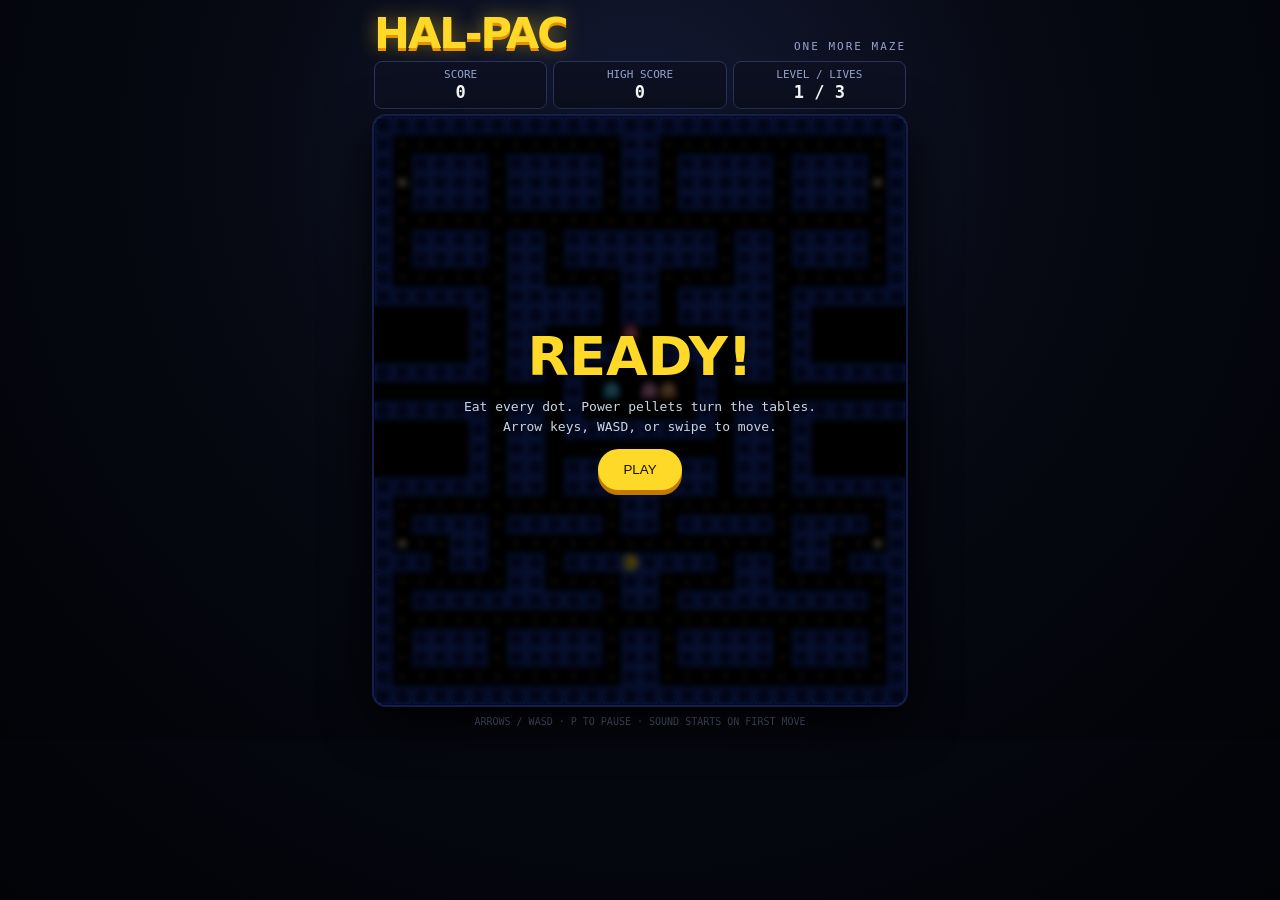
==== index.html @ 4c269746 "Build HAL-PAC browser arcade game" ====
<!doctype html>
<html lang="en">
<head>
  <meta charset="utf-8"><meta name="viewport" content="width=device-width,initial-scale=1,maximum-scale=1,user-scalable=no">
  <title>HAL-PAC</title>
  <style>
    :root{--yellow:#ffd928;--blue:#174cff;--ink:#05060c;--cyan:#35e5ff;--pink:#ff6bb5}
    *{box-sizing:border-box}html,body{margin:0;min-height:100%;background:radial-gradient(circle at 50% 20%,#131a35 0,#070913 45%,#020307 100%);color:#fff;font-family:ui-monospace,SFMono-Regular,Menlo,monospace;overscroll-behavior:none}
    body{display:grid;place-items:center;padding:14px}.shell{width:min(96vw,600px);text-align:center}.brand{display:flex;align-items:end;justify-content:space-between;margin:0 auto 8px;width:min(100%,532px)}
    h1{font:900 clamp(25px,7vw,43px)/.9 system-ui;margin:0;color:var(--yellow);letter-spacing:-2px;text-shadow:0 3px 0 #e79000,0 0 20px #ffd92877}.tag{font-size:11px;color:#94a3c8;letter-spacing:2px}
    .hud{display:grid;grid-template-columns:1fr 1fr 1fr;gap:6px;width:min(100%,532px);margin:auto auto 7px}.stat{background:#0c1020;border:1px solid #29345c;border-radius:8px;padding:6px 4px;font-size:11px;color:#93a4cb}.stat b{display:block;color:#fff;font-size:17px;margin-top:1px}
    .stage{position:relative;width:min(100%,532px);aspect-ratio:28/31;margin:auto;border-radius:12px;overflow:hidden;box-shadow:0 0 0 2px #151e48,0 16px 50px #000}canvas{display:block;width:100%;height:100%;background:#000;touch-action:none}
    .overlay{position:absolute;inset:0;display:grid;place-items:center;background:#000b;backdrop-filter:blur(3px);padding:30px;transition:.2s}.overlay.hidden{opacity:0;pointer-events:none}.card h2{font:900 clamp(30px,9vw,54px)/1 system-ui;margin:0 0 10px;color:var(--yellow)}.card p{color:#cbd5e1;line-height:1.5;font-size:13px}.card button{border:0;border-radius:99px;background:var(--yellow);color:#151000;font:bold 16px inherit;padding:13px 25px;cursor:pointer;box-shadow:0 5px 0 #c27b00}.card button:active{transform:translateY(4px);box-shadow:0 1px 0 #c27b00}
    .controls{display:grid;grid-template-columns:52px 52px 52px;grid-template-rows:45px 45px;justify-content:center;gap:5px;margin-top:11px}.ctrl{border:1px solid #34406c;background:#12182d;color:#dbeafe;border-radius:11px;font-size:21px;touch-action:manipulation}.ctrl:active{background:#22346b}.up{grid-column:2}.left{grid-column:1;grid-row:2}.down{grid-column:2;grid-row:2}.right{grid-column:3;grid-row:2}.help{font-size:10px;color:#667499;margin:8px 0 0}
    @media(min-width:700px){.controls{display:none}.help{margin-top:11px}}
  </style>
</head>
<body><main class="shell">
  <div class="brand"><h1>HAL-PAC</h1><span class="tag">ONE MORE MAZE</span></div>
  <div class="hud"><div class="stat">SCORE<b id="score">0</b></div><div class="stat">HIGH SCORE<b id="high">0</b></div><div class="stat">LEVEL / LIVES<b><span id="level">1</span> / <span id="lives">3</span></b></div></div>
  <div class="stage"><canvas id="game" width="560" height="620"></canvas><div class="overlay" id="overlay"><div class="card"><h2 id="title">READY!</h2><p id="message">Eat every dot. Power pellets turn the tables.<br>Arrow keys, WASD, or swipe to move.</p><button id="start">PLAY</button></div></div></div>
  <div class="controls"><button class="ctrl up" data-dir="up">▲</button><button class="ctrl left" data-dir="left">◀</button><button class="ctrl down" data-dir="down">▼</button><button class="ctrl right" data-dir="right">▶</button></div>
  <p class="help">ARROWS / WASD · P TO PAUSE · SOUND STARTS ON FIRST MOVE</p>
</main><script src="game.js"></script></body></html>
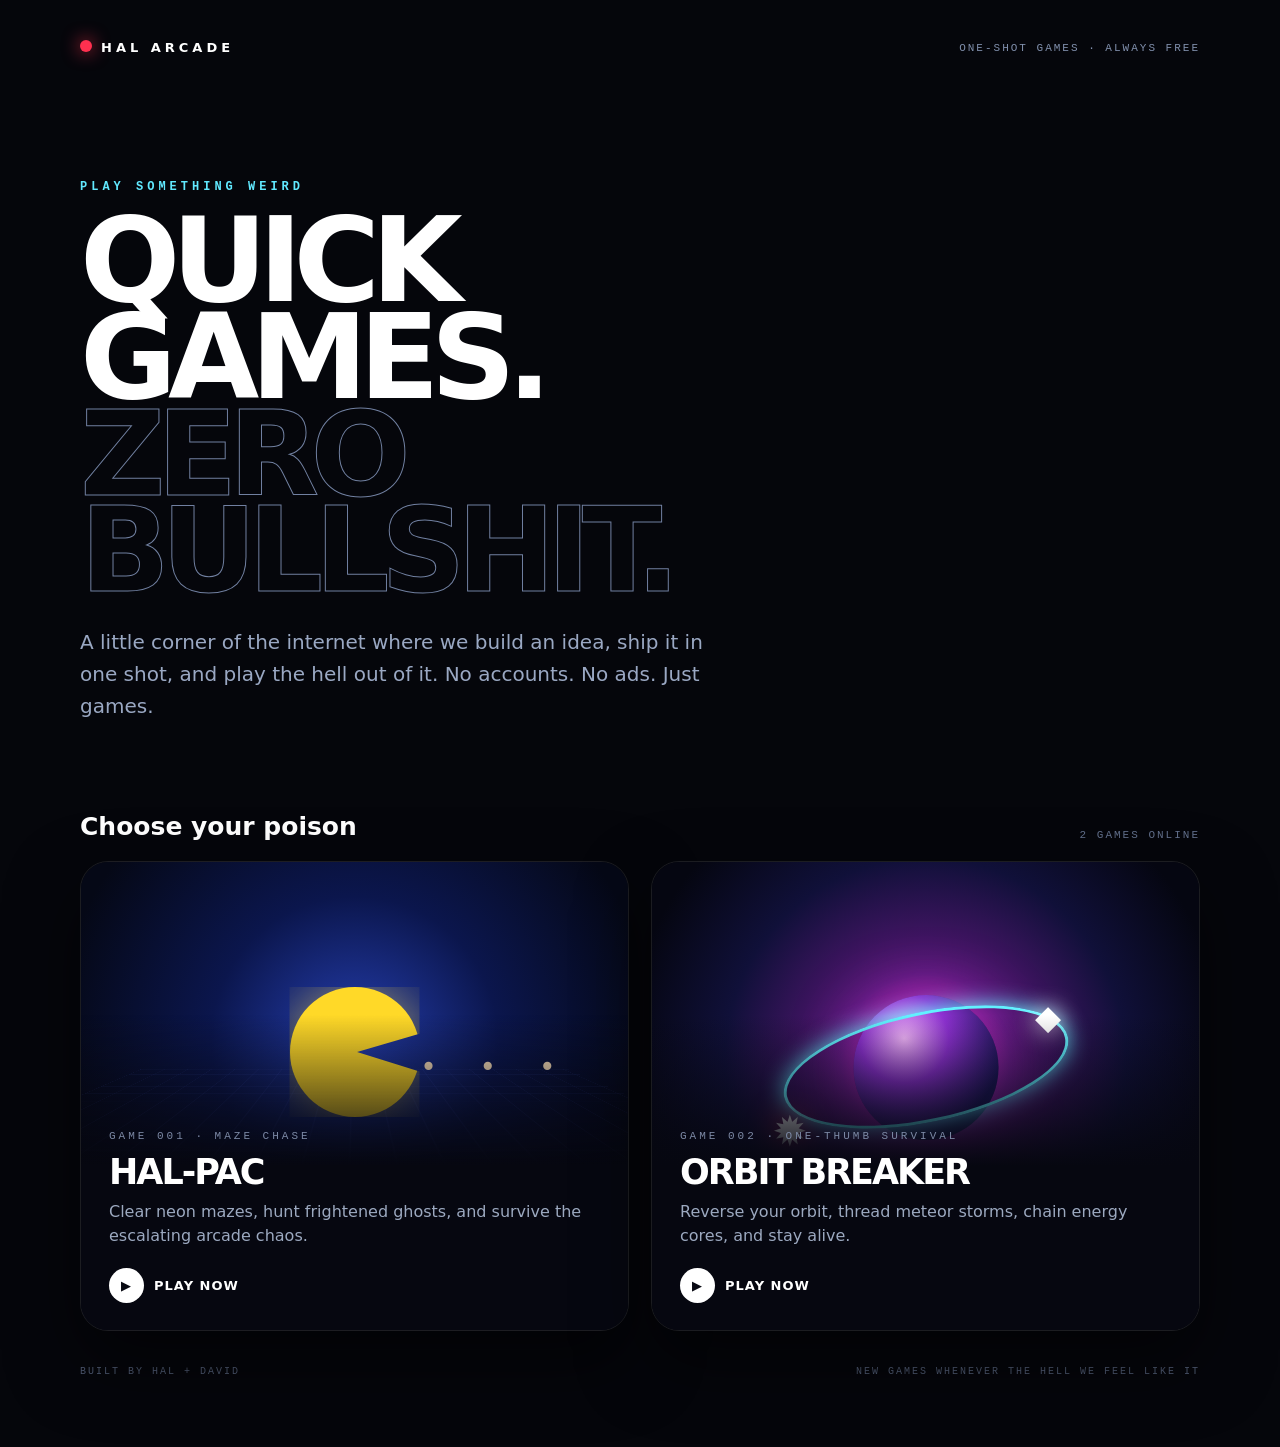
==== commit 6b2d763c: "Launch HAL Arcade with Orbit Breaker and cache-safe games" ====
--- a/index.html
+++ b/index.html
@@ -1,24 +1,8 @@
-<!doctype html>
-<html lang="en">
-<head>
-  <meta charset="utf-8"><meta name="viewport" content="width=device-width,initial-scale=1,maximum-scale=1,user-scalable=no">
-  <title>HAL-PAC</title>
-  <style>
-    :root{--yellow:#ffd928;--blue:#174cff;--ink:#05060c;--cyan:#35e5ff;--pink:#ff6bb5}
-    *{box-sizing:border-box}html,body{margin:0;min-height:100%;background:radial-gradient(circle at 50% 20%,#131a35 0,#070913 45%,#020307 100%);color:#fff;font-family:ui-monospace,SFMono-Regular,Menlo,monospace;overscroll-behavior:none}
-    body{display:grid;place-items:center;padding:14px}.shell{width:min(96vw,600px);text-align:center}.brand{display:flex;align-items:end;justify-content:space-between;margin:0 auto 8px;width:min(100%,532px)}
-    h1{font:900 clamp(25px,7vw,43px)/.9 system-ui;margin:0;color:var(--yellow);letter-spacing:-2px;text-shadow:0 3px 0 #e79000,0 0 20px #ffd92877}.tag{font-size:11px;color:#94a3c8;letter-spacing:2px}
-    .hud{display:grid;grid-template-columns:1fr 1fr 1fr;gap:6px;width:min(100%,532px);margin:auto auto 7px}.stat{background:#0c1020;border:1px solid #29345c;border-radius:8px;padding:6px 4px;font-size:11px;color:#93a4cb}.stat b{display:block;color:#fff;font-size:17px;margin-top:1px}
-    .stage{position:relative;width:min(100%,532px);aspect-ratio:28/31;margin:auto;border-radius:12px;overflow:hidden;box-shadow:0 0 0 2px #151e48,0 16px 50px #000}canvas{display:block;width:100%;height:100%;background:#000;touch-action:none}
-    .overlay{position:absolute;inset:0;display:grid;place-items:center;background:#000b;backdrop-filter:blur(3px);padding:30px;transition:.2s}.overlay.hidden{opacity:0;pointer-events:none}.card h2{font:900 clamp(30px,9vw,54px)/1 system-ui;margin:0 0 10px;color:var(--yellow)}.card p{color:#cbd5e1;line-height:1.5;font-size:13px}.card button{border:0;border-radius:99px;background:var(--yellow);color:#151000;font:bold 16px inherit;padding:13px 25px;cursor:pointer;box-shadow:0 5px 0 #c27b00}.card button:active{transform:translateY(4px);box-shadow:0 1px 0 #c27b00}
-    .controls{display:grid;grid-template-columns:52px 52px 52px;grid-template-rows:45px 45px;justify-content:center;gap:5px;margin-top:11px}.ctrl{border:1px solid #34406c;background:#12182d;color:#dbeafe;border-radius:11px;font-size:21px;touch-action:manipulation}.ctrl:active{background:#22346b}.up{grid-column:2}.left{grid-column:1;grid-row:2}.down{grid-column:2;grid-row:2}.right{grid-column:3;grid-row:2}.help{font-size:10px;color:#667499;margin:8px 0 0}
-    @media(min-width:700px){.controls{display:none}.help{margin-top:11px}}
-  </style>
-</head>
-<body><main class="shell">
-  <div class="brand"><h1>HAL-PAC</h1><span class="tag">ONE MORE MAZE</span></div>
-  <div class="hud"><div class="stat">SCORE<b id="score">0</b></div><div class="stat">HIGH SCORE<b id="high">0</b></div><div class="stat">LEVEL / LIVES<b><span id="level">1</span> / <span id="lives">3</span></b></div></div>
-  <div class="stage"><canvas id="game" width="560" height="620"></canvas><div class="overlay" id="overlay"><div class="card"><h2 id="title">READY!</h2><p id="message">Eat every dot. Power pellets turn the tables.<br>Arrow keys, WASD, or swipe to move.</p><button id="start">PLAY</button></div></div></div>
-  <div class="controls"><button class="ctrl up" data-dir="up">▲</button><button class="ctrl left" data-dir="left">◀</button><button class="ctrl down" data-dir="down">▼</button><button class="ctrl right" data-dir="right">▶</button></div>
-  <p class="help">ARROWS / WASD · P TO PAUSE · SOUND STARTS ON FIRST MOVE</p>
-</main><script src="game.js"></script></body></html>
+<!doctype html><html lang="en"><head><meta charset="utf-8"><meta name="viewport" content="width=device-width,initial-scale=1"><meta http-equiv="Cache-Control" content="no-cache, no-store, must-revalidate"><title>HAL Arcade</title>
+<style>
+*{box-sizing:border-box}html,body{margin:0;min-height:100%;background:#05060b;color:#fff;font-family:Inter,ui-sans-serif,system-ui,sans-serif}body{overflow-x:hidden}body:before{content:"";position:fixed;inset:0;pointer-events:none;background:radial-gradient(circle at 15% 0,#5222a744,transparent 35%),radial-gradient(circle at 90% 20%,#006d8d44,transparent 30%),linear-gradient(#090b16cc,#030409);z-index:-1}.wrap{width:min(1120px,92vw);margin:auto;padding:40px 0 70px}.nav{display:flex;align-items:center;justify-content:space-between}.logo{font-size:13px;font-weight:900;letter-spacing:4px}.logo i{display:inline-block;width:12px;height:12px;border-radius:50%;background:#ff304f;margin-right:9px;box-shadow:0 0 18px #ff304f}.status{font:11px ui-monospace,monospace;color:#8190ad;letter-spacing:2px}.hero{padding:clamp(65px,11vw,125px) 0 55px;max-width:820px}.eyebrow{color:#61e9ff;font:700 12px ui-monospace,monospace;letter-spacing:4px}.hero h1{font-size:clamp(54px,11vw,118px);letter-spacing:-.075em;line-height:.82;margin:18px 0 27px}.hero h1 span{display:block;color:transparent;-webkit-text-stroke:1px #7180a1}.hero p{color:#9aa8c3;font-size:clamp(16px,2vw,20px);line-height:1.6;max-width:650px}.section-head{display:flex;justify-content:space-between;align-items:end;margin:15px 0 20px}.section-head h2{font-size:25px;margin:0}.section-head small{color:#62708c;font:11px ui-monospace,monospace;letter-spacing:2px}.games{display:grid;grid-template-columns:repeat(2,1fr);gap:22px}.game{position:relative;min-height:470px;border-radius:28px;overflow:hidden;text-decoration:none;color:#fff;border:1px solid #ffffff18;box-shadow:0 30px 70px #0008;isolation:isolate;transition:.35s transform,.35s border}.game:hover{transform:translateY(-7px);border-color:#ffffff55}.poster{position:absolute;inset:0}.pac{background:radial-gradient(circle at 50% 38%,#253eaf 0,#0b164d 36%,#050816 75%)}.orbit{background:radial-gradient(circle at 50% 42%,#d127a2 0,#541773 22%,#101039 52%,#050611 78%)}.grid{position:absolute;inset:0;background-image:linear-gradient(#5b74ff1c 1px,transparent 1px),linear-gradient(90deg,#5b74ff1c 1px,transparent 1px);background-size:30px 30px;transform:perspective(400px) rotateX(62deg) scale(1.8);transform-origin:50% 70%}.pacman{position:absolute;width:130px;height:130px;border-radius:50%;background:#ffd928;top:125px;left:50%;transform:translateX(-50%);clip-path:polygon(0 0,100% 0,100% 36%,52% 50%,100% 65%,100% 100%,0 100%);filter:drop-shadow(0 0 25px #ffd92888)}.dots{position:absolute;top:188px;left:62%;font-size:28px;color:#ffe4bd;letter-spacing:17px}.planet{position:absolute;width:145px;height:145px;border-radius:50%;top:133px;left:50%;transform:translateX(-50%);background:radial-gradient(circle at 35% 30%,#f7b9ff,#8e31d2 32%,#1b1658 72%);box-shadow:0 0 60px #e139ff99}.ring{position:absolute;width:290px;height:110px;border:3px solid #62f1ff;border-radius:50%;top:150px;left:50%;transform:translateX(-50%) rotate(-12deg);box-shadow:0 0 22px #62f1ff}.ship{position:absolute;top:135px;left:70%;font-size:34px;filter:drop-shadow(0 0 12px #fff)}.meteor{position:absolute;top:245px;left:22%;font-size:42px;filter:drop-shadow(0 0 15px #ff3a50)}.info{position:absolute;inset:auto 0 0;padding:115px 28px 27px;background:linear-gradient(transparent,#060710 48%);z-index:2}.num{color:#7c89a5;font:11px ui-monospace,monospace;letter-spacing:3px}.info h3{font-size:35px;letter-spacing:-2px;margin:10px 0 8px}.info p{color:#9ca9c0;line-height:1.5;margin:0 0 20px}.play{display:inline-flex;align-items:center;gap:10px;font-weight:800;font-size:13px;letter-spacing:1px}.play b{display:grid;place-items:center;width:35px;height:35px;border-radius:50%;background:#fff;color:#080912}.footer{display:flex;justify-content:space-between;color:#505b73;font:10px ui-monospace,monospace;letter-spacing:2px;margin-top:35px}
+@media(max-width:720px){.wrap{padding-top:25px}.hero{padding:70px 0 45px}.games{grid-template-columns:1fr}.game{min-height:430px}.footer{gap:20px;line-height:1.5}.status{display:none}}
+</style></head><body><main class="wrap"><nav class="nav"><div class="logo"><i></i>HAL ARCADE</div><div class="status">ONE-SHOT GAMES · ALWAYS FREE</div></nav><section class="hero"><div class="eyebrow">PLAY SOMETHING WEIRD</div><h1>QUICK GAMES.<span>ZERO BULLSHIT.</span></h1><p>A little corner of the internet where we build an idea, ship it in one shot, and play the hell out of it. No accounts. No ads. Just games.</p></section><div class="section-head"><h2>Choose your poison</h2><small>2 GAMES ONLINE</small></div><section class="games">
+<a class="game" href="hal-pac.html"><div class="poster pac"><div class="grid"></div><div class="pacman"></div><div class="dots">• • •</div></div><div class="info"><div class="num">GAME 001 · MAZE CHASE</div><h3>HAL-PAC</h3><p>Clear neon mazes, hunt frightened ghosts, and survive the escalating arcade chaos.</p><span class="play"><b>▶</b> PLAY NOW</span></div></a>
+<a class="game" href="orbit-breaker.html"><div class="poster orbit"><div class="planet"></div><div class="ring"></div><div class="ship">◆</div><div class="meteor">✹</div></div><div class="info"><div class="num">GAME 002 · ONE-THUMB SURVIVAL</div><h3>ORBIT BREAKER</h3><p>Reverse your orbit, thread meteor storms, chain energy cores, and stay alive.</p><span class="play"><b>▶</b> PLAY NOW</span></div></a>
+</section><footer class="footer"><span>BUILT BY HAL + DAVID</span><span>NEW GAMES WHENEVER THE HELL WE FEEL LIKE IT</span></footer></main></body></html>
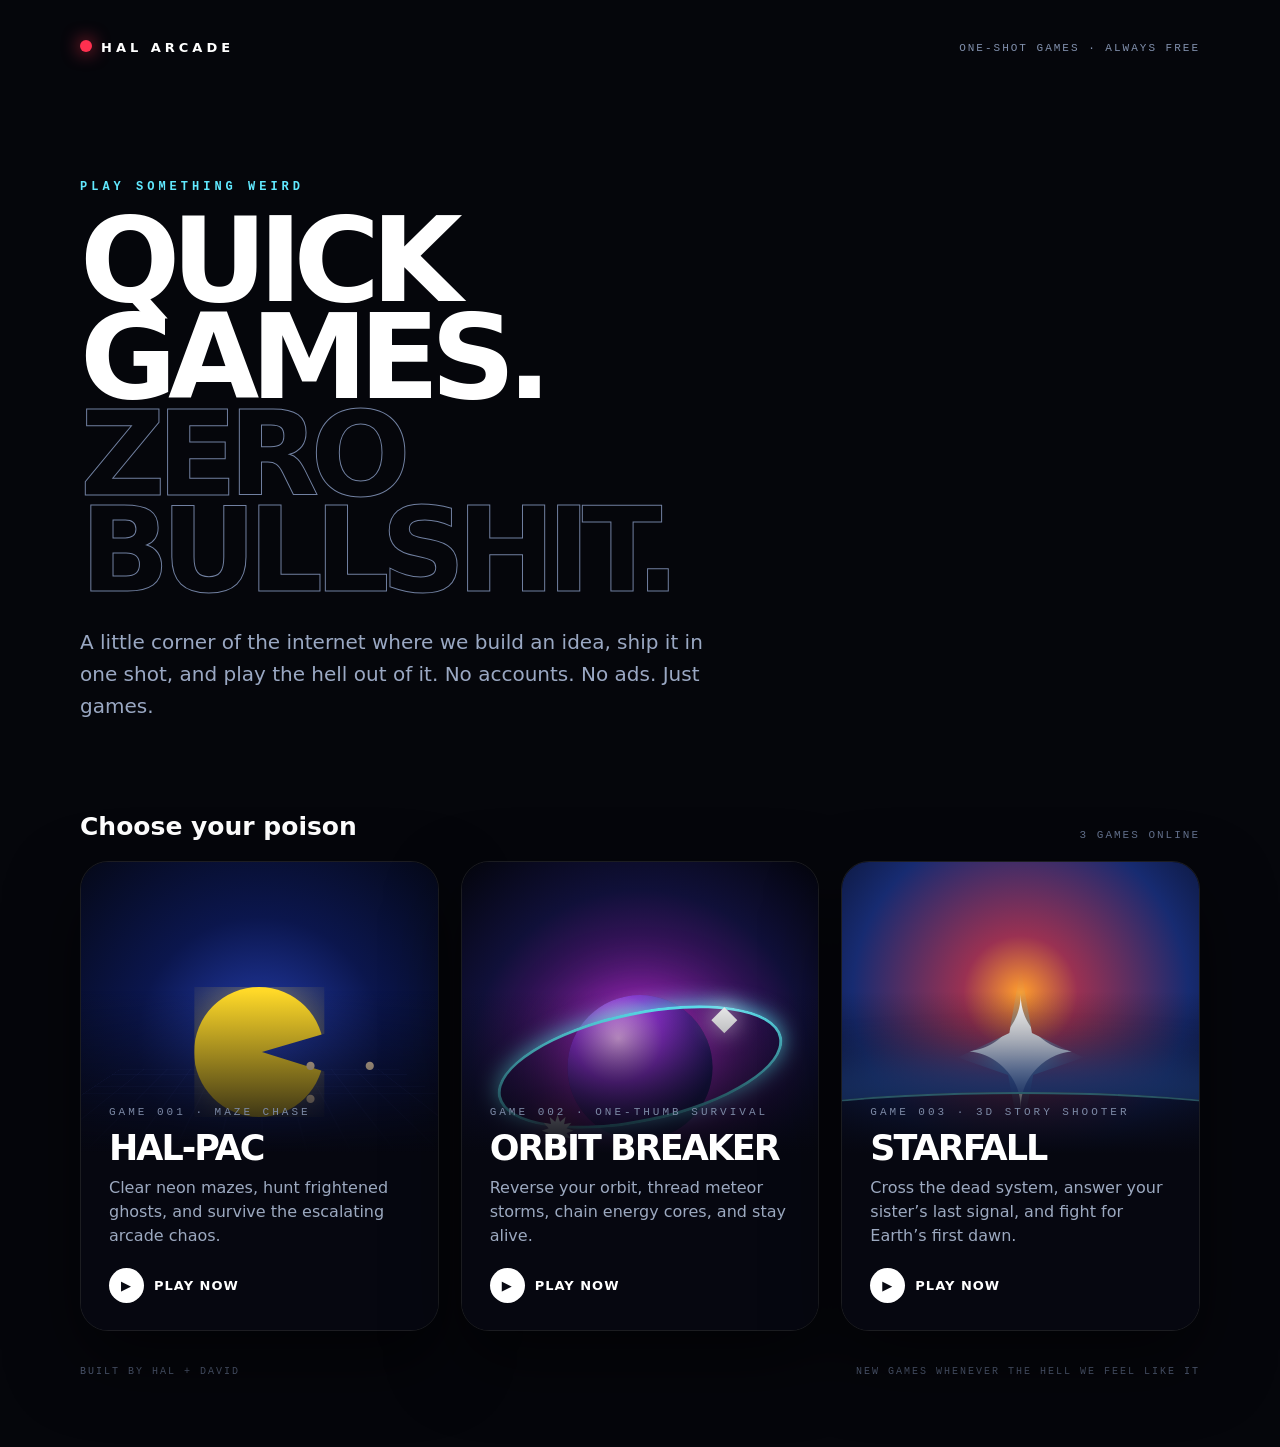
==== commit 984751b0: "Add Starfall 3D cinematic story shooter" ====
--- a/index.html
+++ b/index.html
@@ -1,8 +1,9 @@
 <!doctype html><html lang="en"><head><meta charset="utf-8"><meta name="viewport" content="width=device-width,initial-scale=1"><meta http-equiv="Cache-Control" content="no-cache, no-store, must-revalidate"><title>HAL Arcade</title>
 <style>
-*{box-sizing:border-box}html,body{margin:0;min-height:100%;background:#05060b;color:#fff;font-family:Inter,ui-sans-serif,system-ui,sans-serif}body{overflow-x:hidden}body:before{content:"";position:fixed;inset:0;pointer-events:none;background:radial-gradient(circle at 15% 0,#5222a744,transparent 35%),radial-gradient(circle at 90% 20%,#006d8d44,transparent 30%),linear-gradient(#090b16cc,#030409);z-index:-1}.wrap{width:min(1120px,92vw);margin:auto;padding:40px 0 70px}.nav{display:flex;align-items:center;justify-content:space-between}.logo{font-size:13px;font-weight:900;letter-spacing:4px}.logo i{display:inline-block;width:12px;height:12px;border-radius:50%;background:#ff304f;margin-right:9px;box-shadow:0 0 18px #ff304f}.status{font:11px ui-monospace,monospace;color:#8190ad;letter-spacing:2px}.hero{padding:clamp(65px,11vw,125px) 0 55px;max-width:820px}.eyebrow{color:#61e9ff;font:700 12px ui-monospace,monospace;letter-spacing:4px}.hero h1{font-size:clamp(54px,11vw,118px);letter-spacing:-.075em;line-height:.82;margin:18px 0 27px}.hero h1 span{display:block;color:transparent;-webkit-text-stroke:1px #7180a1}.hero p{color:#9aa8c3;font-size:clamp(16px,2vw,20px);line-height:1.6;max-width:650px}.section-head{display:flex;justify-content:space-between;align-items:end;margin:15px 0 20px}.section-head h2{font-size:25px;margin:0}.section-head small{color:#62708c;font:11px ui-monospace,monospace;letter-spacing:2px}.games{display:grid;grid-template-columns:repeat(2,1fr);gap:22px}.game{position:relative;min-height:470px;border-radius:28px;overflow:hidden;text-decoration:none;color:#fff;border:1px solid #ffffff18;box-shadow:0 30px 70px #0008;isolation:isolate;transition:.35s transform,.35s border}.game:hover{transform:translateY(-7px);border-color:#ffffff55}.poster{position:absolute;inset:0}.pac{background:radial-gradient(circle at 50% 38%,#253eaf 0,#0b164d 36%,#050816 75%)}.orbit{background:radial-gradient(circle at 50% 42%,#d127a2 0,#541773 22%,#101039 52%,#050611 78%)}.grid{position:absolute;inset:0;background-image:linear-gradient(#5b74ff1c 1px,transparent 1px),linear-gradient(90deg,#5b74ff1c 1px,transparent 1px);background-size:30px 30px;transform:perspective(400px) rotateX(62deg) scale(1.8);transform-origin:50% 70%}.pacman{position:absolute;width:130px;height:130px;border-radius:50%;background:#ffd928;top:125px;left:50%;transform:translateX(-50%);clip-path:polygon(0 0,100% 0,100% 36%,52% 50%,100% 65%,100% 100%,0 100%);filter:drop-shadow(0 0 25px #ffd92888)}.dots{position:absolute;top:188px;left:62%;font-size:28px;color:#ffe4bd;letter-spacing:17px}.planet{position:absolute;width:145px;height:145px;border-radius:50%;top:133px;left:50%;transform:translateX(-50%);background:radial-gradient(circle at 35% 30%,#f7b9ff,#8e31d2 32%,#1b1658 72%);box-shadow:0 0 60px #e139ff99}.ring{position:absolute;width:290px;height:110px;border:3px solid #62f1ff;border-radius:50%;top:150px;left:50%;transform:translateX(-50%) rotate(-12deg);box-shadow:0 0 22px #62f1ff}.ship{position:absolute;top:135px;left:70%;font-size:34px;filter:drop-shadow(0 0 12px #fff)}.meteor{position:absolute;top:245px;left:22%;font-size:42px;filter:drop-shadow(0 0 15px #ff3a50)}.info{position:absolute;inset:auto 0 0;padding:115px 28px 27px;background:linear-gradient(transparent,#060710 48%);z-index:2}.num{color:#7c89a5;font:11px ui-monospace,monospace;letter-spacing:3px}.info h3{font-size:35px;letter-spacing:-2px;margin:10px 0 8px}.info p{color:#9ca9c0;line-height:1.5;margin:0 0 20px}.play{display:inline-flex;align-items:center;gap:10px;font-weight:800;font-size:13px;letter-spacing:1px}.play b{display:grid;place-items:center;width:35px;height:35px;border-radius:50%;background:#fff;color:#080912}.footer{display:flex;justify-content:space-between;color:#505b73;font:10px ui-monospace,monospace;letter-spacing:2px;margin-top:35px}
+*{box-sizing:border-box}html,body{margin:0;min-height:100%;background:#05060b;color:#fff;font-family:Inter,ui-sans-serif,system-ui,sans-serif}body{overflow-x:hidden}body:before{content:"";position:fixed;inset:0;pointer-events:none;background:radial-gradient(circle at 15% 0,#5222a744,transparent 35%),radial-gradient(circle at 90% 20%,#006d8d44,transparent 30%),linear-gradient(#090b16cc,#030409);z-index:-1}.wrap{width:min(1120px,92vw);margin:auto;padding:40px 0 70px}.nav{display:flex;align-items:center;justify-content:space-between}.logo{font-size:13px;font-weight:900;letter-spacing:4px}.logo i{display:inline-block;width:12px;height:12px;border-radius:50%;background:#ff304f;margin-right:9px;box-shadow:0 0 18px #ff304f}.status{font:11px ui-monospace,monospace;color:#8190ad;letter-spacing:2px}.hero{padding:clamp(65px,11vw,125px) 0 55px;max-width:820px}.eyebrow{color:#61e9ff;font:700 12px ui-monospace,monospace;letter-spacing:4px}.hero h1{font-size:clamp(54px,11vw,118px);letter-spacing:-.075em;line-height:.82;margin:18px 0 27px}.hero h1 span{display:block;color:transparent;-webkit-text-stroke:1px #7180a1}.hero p{color:#9aa8c3;font-size:clamp(16px,2vw,20px);line-height:1.6;max-width:650px}.section-head{display:flex;justify-content:space-between;align-items:end;margin:15px 0 20px}.section-head h2{font-size:25px;margin:0}.section-head small{color:#62708c;font:11px ui-monospace,monospace;letter-spacing:2px}.games{display:grid;grid-template-columns:repeat(auto-fit,minmax(min(310px,100%),1fr));gap:22px}.game{position:relative;min-width:0;min-height:470px;border-radius:28px;overflow:hidden;text-decoration:none;color:#fff;border:1px solid #ffffff18;box-shadow:0 30px 70px #0008;isolation:isolate;transition:.35s transform,.35s border}.game:hover{transform:translateY(-7px);border-color:#ffffff55}.poster{position:absolute;inset:0}.pac{background:radial-gradient(circle at 50% 38%,#253eaf 0,#0b164d 36%,#050816 75%)}.orbit{background:radial-gradient(circle at 50% 42%,#d127a2 0,#541773 22%,#101039 52%,#050611 78%)}.starfall{background:radial-gradient(circle at 50% 28%,#ff9d2d 0,#9a3152 15%,#172b71 44%,#040611 75%)}.grid{position:absolute;inset:0;background-image:linear-gradient(#5b74ff1c 1px,transparent 1px),linear-gradient(90deg,#5b74ff1c 1px,transparent 1px);background-size:30px 30px;transform:perspective(400px) rotateX(62deg) scale(1.8);transform-origin:50% 70%}.pacman{position:absolute;width:130px;height:130px;border-radius:50%;background:#ffd928;top:125px;left:50%;transform:translateX(-50%);clip-path:polygon(0 0,100% 0,100% 36%,52% 50%,100% 65%,100% 100%,0 100%);filter:drop-shadow(0 0 25px #ffd92888)}.dots{position:absolute;top:188px;left:62%;font-size:28px;color:#ffe4bd;letter-spacing:17px}.planet{position:absolute;width:145px;height:145px;border-radius:50%;top:133px;left:50%;transform:translateX(-50%);background:radial-gradient(circle at 35% 30%,#f7b9ff,#8e31d2 32%,#1b1658 72%);box-shadow:0 0 60px #e139ff99}.ring{position:absolute;width:290px;height:110px;border:3px solid #62f1ff;border-radius:50%;top:150px;left:50%;transform:translateX(-50%) rotate(-12deg);box-shadow:0 0 22px #62f1ff}.ship{position:absolute;top:135px;left:70%;font-size:34px;filter:drop-shadow(0 0 12px #fff)}.meteor{position:absolute;top:245px;left:22%;font-size:42px;filter:drop-shadow(0 0 15px #ff3a50)}.star{position:absolute;top:105px;left:50%;transform:translateX(-50%);font-size:150px;color:#fff;filter:drop-shadow(0 0 20px #5feaff);clip-path:polygon(50% 0,59% 38%,100% 52%,60% 62%,50% 100%,40% 62%,0 52%,41% 38%)}.horizon{position:absolute;width:170%;height:80px;left:-35%;top:230px;border-top:2px solid #6ceaff;border-radius:50%;box-shadow:0 -20px 50px #387fff}.info{position:absolute;inset:auto 0 0;padding:115px 28px 27px;background:linear-gradient(transparent,#060710 48%);z-index:2}.num{color:#7c89a5;font:11px ui-monospace,monospace;letter-spacing:3px}.info h3{font-size:35px;letter-spacing:-2px;margin:10px 0 8px}.info p{color:#9ca9c0;line-height:1.5;margin:0 0 20px}.play{display:inline-flex;align-items:center;gap:10px;font-weight:800;font-size:13px;letter-spacing:1px}.play b{display:grid;place-items:center;width:35px;height:35px;border-radius:50%;background:#fff;color:#080912}.footer{display:flex;justify-content:space-between;color:#505b73;font:10px ui-monospace,monospace;letter-spacing:2px;margin-top:35px}
 @media(max-width:720px){.wrap{padding-top:25px}.hero{padding:70px 0 45px}.games{grid-template-columns:1fr}.game{min-height:430px}.footer{gap:20px;line-height:1.5}.status{display:none}}
-</style></head><body><main class="wrap"><nav class="nav"><div class="logo"><i></i>HAL ARCADE</div><div class="status">ONE-SHOT GAMES · ALWAYS FREE</div></nav><section class="hero"><div class="eyebrow">PLAY SOMETHING WEIRD</div><h1>QUICK GAMES.<span>ZERO BULLSHIT.</span></h1><p>A little corner of the internet where we build an idea, ship it in one shot, and play the hell out of it. No accounts. No ads. Just games.</p></section><div class="section-head"><h2>Choose your poison</h2><small>2 GAMES ONLINE</small></div><section class="games">
+</style></head><body><main class="wrap"><nav class="nav"><div class="logo"><i></i>HAL ARCADE</div><div class="status">ONE-SHOT GAMES · ALWAYS FREE</div></nav><section class="hero"><div class="eyebrow">PLAY SOMETHING WEIRD</div><h1>QUICK GAMES.<span>ZERO BULLSHIT.</span></h1><p>A little corner of the internet where we build an idea, ship it in one shot, and play the hell out of it. No accounts. No ads. Just games.</p></section><div class="section-head"><h2>Choose your poison</h2><small>3 GAMES ONLINE</small></div><section class="games">
 <a class="game" href="hal-pac.html"><div class="poster pac"><div class="grid"></div><div class="pacman"></div><div class="dots">• • •</div></div><div class="info"><div class="num">GAME 001 · MAZE CHASE</div><h3>HAL-PAC</h3><p>Clear neon mazes, hunt frightened ghosts, and survive the escalating arcade chaos.</p><span class="play"><b>▶</b> PLAY NOW</span></div></a>
 <a class="game" href="orbit-breaker.html"><div class="poster orbit"><div class="planet"></div><div class="ring"></div><div class="ship">◆</div><div class="meteor">✹</div></div><div class="info"><div class="num">GAME 002 · ONE-THUMB SURVIVAL</div><h3>ORBIT BREAKER</h3><p>Reverse your orbit, thread meteor storms, chain energy cores, and stay alive.</p><span class="play"><b>▶</b> PLAY NOW</span></div></a>
+<a class="game" href="starfall.html"><div class="poster starfall"><div class="star">✦</div><div class="horizon"></div></div><div class="info"><div class="num">GAME 003 · 3D STORY SHOOTER</div><h3>STARFALL</h3><p>Cross the dead system, answer your sister’s last signal, and fight for Earth’s first dawn.</p><span class="play"><b>▶</b> PLAY NOW</span></div></a>
 </section><footer class="footer"><span>BUILT BY HAL + DAVID</span><span>NEW GAMES WHENEVER THE HELL WE FEEL LIKE IT</span></footer></main></body></html>
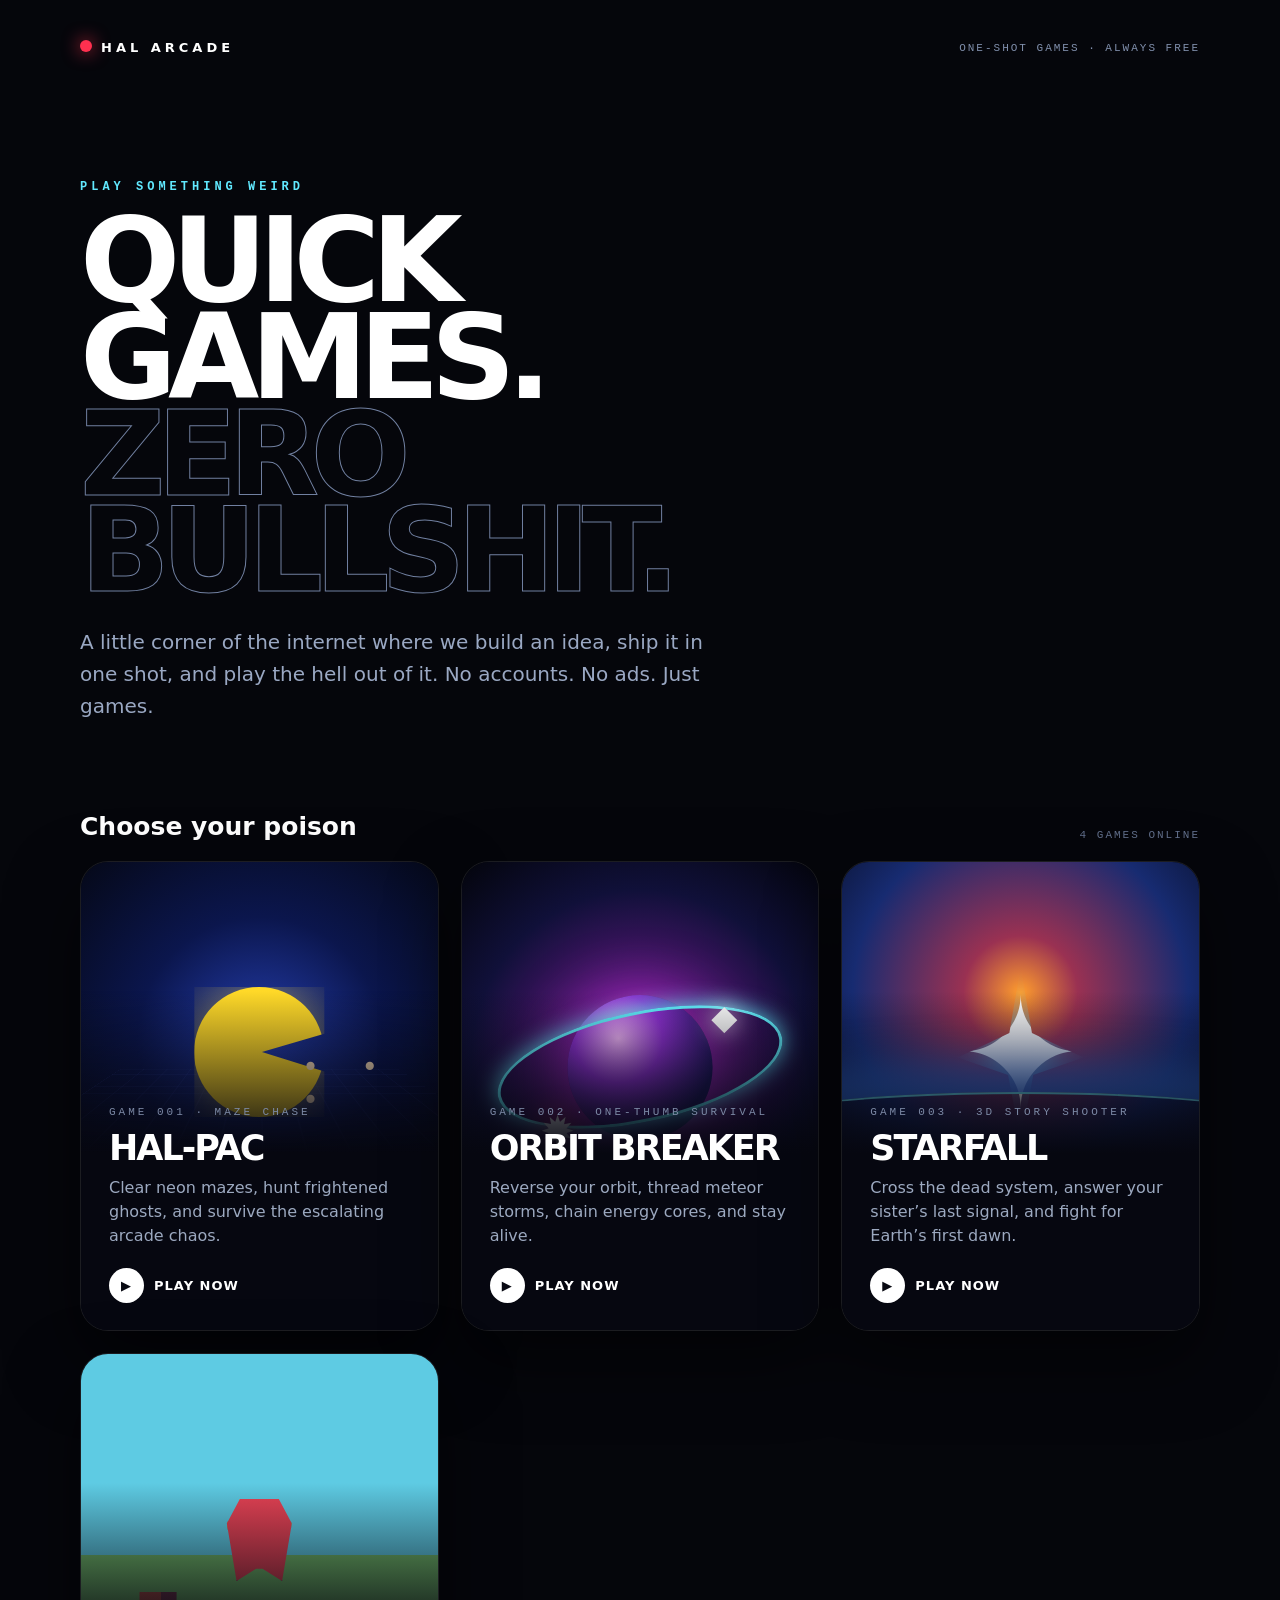
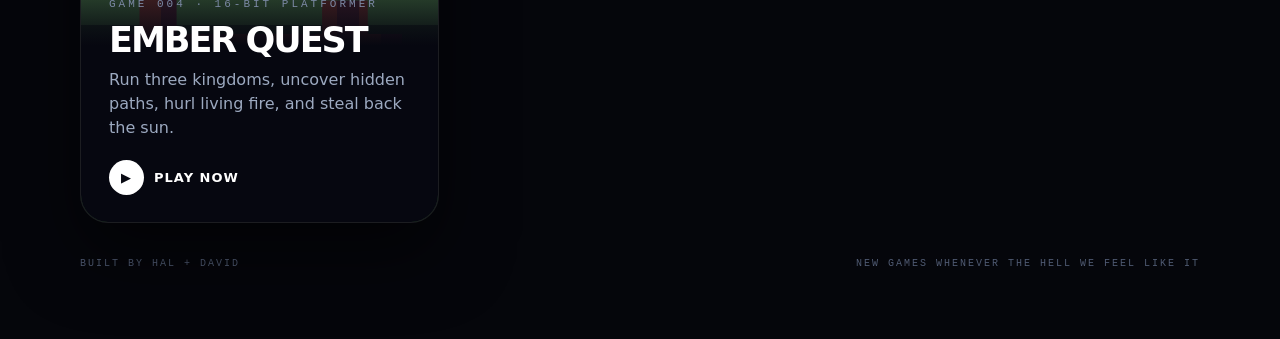
==== commit bee2c073: "Add Ember Quest 16-bit platformer" ====
--- a/index.html
+++ b/index.html
@@ -1,9 +1,424 @@
-<!doctype html><html lang="en"><head><meta charset="utf-8"><meta name="viewport" content="width=device-width,initial-scale=1"><meta http-equiv="Cache-Control" content="no-cache, no-store, must-revalidate"><title>HAL Arcade</title>
-<style>
-*{box-sizing:border-box}html,body{margin:0;min-height:100%;background:#05060b;color:#fff;font-family:Inter,ui-sans-serif,system-ui,sans-serif}body{overflow-x:hidden}body:before{content:"";position:fixed;inset:0;pointer-events:none;background:radial-gradient(circle at 15% 0,#5222a744,transparent 35%),radial-gradient(circle at 90% 20%,#006d8d44,transparent 30%),linear-gradient(#090b16cc,#030409);z-index:-1}.wrap{width:min(1120px,92vw);margin:auto;padding:40px 0 70px}.nav{display:flex;align-items:center;justify-content:space-between}.logo{font-size:13px;font-weight:900;letter-spacing:4px}.logo i{display:inline-block;width:12px;height:12px;border-radius:50%;background:#ff304f;margin-right:9px;box-shadow:0 0 18px #ff304f}.status{font:11px ui-monospace,monospace;color:#8190ad;letter-spacing:2px}.hero{padding:clamp(65px,11vw,125px) 0 55px;max-width:820px}.eyebrow{color:#61e9ff;font:700 12px ui-monospace,monospace;letter-spacing:4px}.hero h1{font-size:clamp(54px,11vw,118px);letter-spacing:-.075em;line-height:.82;margin:18px 0 27px}.hero h1 span{display:block;color:transparent;-webkit-text-stroke:1px #7180a1}.hero p{color:#9aa8c3;font-size:clamp(16px,2vw,20px);line-height:1.6;max-width:650px}.section-head{display:flex;justify-content:space-between;align-items:end;margin:15px 0 20px}.section-head h2{font-size:25px;margin:0}.section-head small{color:#62708c;font:11px ui-monospace,monospace;letter-spacing:2px}.games{display:grid;grid-template-columns:repeat(auto-fit,minmax(min(310px,100%),1fr));gap:22px}.game{position:relative;min-width:0;min-height:470px;border-radius:28px;overflow:hidden;text-decoration:none;color:#fff;border:1px solid #ffffff18;box-shadow:0 30px 70px #0008;isolation:isolate;transition:.35s transform,.35s border}.game:hover{transform:translateY(-7px);border-color:#ffffff55}.poster{position:absolute;inset:0}.pac{background:radial-gradient(circle at 50% 38%,#253eaf 0,#0b164d 36%,#050816 75%)}.orbit{background:radial-gradient(circle at 50% 42%,#d127a2 0,#541773 22%,#101039 52%,#050611 78%)}.starfall{background:radial-gradient(circle at 50% 28%,#ff9d2d 0,#9a3152 15%,#172b71 44%,#040611 75%)}.grid{position:absolute;inset:0;background-image:linear-gradient(#5b74ff1c 1px,transparent 1px),linear-gradient(90deg,#5b74ff1c 1px,transparent 1px);background-size:30px 30px;transform:perspective(400px) rotateX(62deg) scale(1.8);transform-origin:50% 70%}.pacman{position:absolute;width:130px;height:130px;border-radius:50%;background:#ffd928;top:125px;left:50%;transform:translateX(-50%);clip-path:polygon(0 0,100% 0,100% 36%,52% 50%,100% 65%,100% 100%,0 100%);filter:drop-shadow(0 0 25px #ffd92888)}.dots{position:absolute;top:188px;left:62%;font-size:28px;color:#ffe4bd;letter-spacing:17px}.planet{position:absolute;width:145px;height:145px;border-radius:50%;top:133px;left:50%;transform:translateX(-50%);background:radial-gradient(circle at 35% 30%,#f7b9ff,#8e31d2 32%,#1b1658 72%);box-shadow:0 0 60px #e139ff99}.ring{position:absolute;width:290px;height:110px;border:3px solid #62f1ff;border-radius:50%;top:150px;left:50%;transform:translateX(-50%) rotate(-12deg);box-shadow:0 0 22px #62f1ff}.ship{position:absolute;top:135px;left:70%;font-size:34px;filter:drop-shadow(0 0 12px #fff)}.meteor{position:absolute;top:245px;left:22%;font-size:42px;filter:drop-shadow(0 0 15px #ff3a50)}.star{position:absolute;top:105px;left:50%;transform:translateX(-50%);font-size:150px;color:#fff;filter:drop-shadow(0 0 20px #5feaff);clip-path:polygon(50% 0,59% 38%,100% 52%,60% 62%,50% 100%,40% 62%,0 52%,41% 38%)}.horizon{position:absolute;width:170%;height:80px;left:-35%;top:230px;border-top:2px solid #6ceaff;border-radius:50%;box-shadow:0 -20px 50px #387fff}.info{position:absolute;inset:auto 0 0;padding:115px 28px 27px;background:linear-gradient(transparent,#060710 48%);z-index:2}.num{color:#7c89a5;font:11px ui-monospace,monospace;letter-spacing:3px}.info h3{font-size:35px;letter-spacing:-2px;margin:10px 0 8px}.info p{color:#9ca9c0;line-height:1.5;margin:0 0 20px}.play{display:inline-flex;align-items:center;gap:10px;font-weight:800;font-size:13px;letter-spacing:1px}.play b{display:grid;place-items:center;width:35px;height:35px;border-radius:50%;background:#fff;color:#080912}.footer{display:flex;justify-content:space-between;color:#505b73;font:10px ui-monospace,monospace;letter-spacing:2px;margin-top:35px}
-@media(max-width:720px){.wrap{padding-top:25px}.hero{padding:70px 0 45px}.games{grid-template-columns:1fr}.game{min-height:430px}.footer{gap:20px;line-height:1.5}.status{display:none}}
-</style></head><body><main class="wrap"><nav class="nav"><div class="logo"><i></i>HAL ARCADE</div><div class="status">ONE-SHOT GAMES · ALWAYS FREE</div></nav><section class="hero"><div class="eyebrow">PLAY SOMETHING WEIRD</div><h1>QUICK GAMES.<span>ZERO BULLSHIT.</span></h1><p>A little corner of the internet where we build an idea, ship it in one shot, and play the hell out of it. No accounts. No ads. Just games.</p></section><div class="section-head"><h2>Choose your poison</h2><small>3 GAMES ONLINE</small></div><section class="games">
-<a class="game" href="hal-pac.html"><div class="poster pac"><div class="grid"></div><div class="pacman"></div><div class="dots">• • •</div></div><div class="info"><div class="num">GAME 001 · MAZE CHASE</div><h3>HAL-PAC</h3><p>Clear neon mazes, hunt frightened ghosts, and survive the escalating arcade chaos.</p><span class="play"><b>▶</b> PLAY NOW</span></div></a>
-<a class="game" href="orbit-breaker.html"><div class="poster orbit"><div class="planet"></div><div class="ring"></div><div class="ship">◆</div><div class="meteor">✹</div></div><div class="info"><div class="num">GAME 002 · ONE-THUMB SURVIVAL</div><h3>ORBIT BREAKER</h3><p>Reverse your orbit, thread meteor storms, chain energy cores, and stay alive.</p><span class="play"><b>▶</b> PLAY NOW</span></div></a>
-<a class="game" href="starfall.html"><div class="poster starfall"><div class="star">✦</div><div class="horizon"></div></div><div class="info"><div class="num">GAME 003 · 3D STORY SHOOTER</div><h3>STARFALL</h3><p>Cross the dead system, answer your sister’s last signal, and fight for Earth’s first dawn.</p><span class="play"><b>▶</b> PLAY NOW</span></div></a>
-</section><footer class="footer"><span>BUILT BY HAL + DAVID</span><span>NEW GAMES WHENEVER THE HELL WE FEEL LIKE IT</span></footer></main></body></html>
+<!doctype html>
+<html lang="en">
+  <head>
+    <meta charset="utf-8" />
+    <meta name="viewport" content="width=device-width,initial-scale=1" />
+    <meta
+      http-equiv="Cache-Control"
+      content="no-cache, no-store, must-revalidate"
+    />
+    <title>HAL Arcade</title>
+    <script src="arcade-additions.js?v=4" defer></script>
+    <style>
+      * {
+        box-sizing: border-box;
+      }
+      html,
+      body {
+        margin: 0;
+        min-height: 100%;
+        background: #05060b;
+        color: #fff;
+        font-family: Inter, ui-sans-serif, system-ui, sans-serif;
+      }
+      body {
+        overflow-x: hidden;
+      }
+      body:before {
+        content: "";
+        position: fixed;
+        inset: 0;
+        pointer-events: none;
+        background:
+          radial-gradient(circle at 15% 0, #5222a744, transparent 35%),
+          radial-gradient(circle at 90% 20%, #006d8d44, transparent 30%),
+          linear-gradient(#090b16cc, #030409);
+        z-index: -1;
+      }
+      .wrap {
+        width: min(1120px, 92vw);
+        margin: auto;
+        padding: 40px 0 70px;
+      }
+      .nav {
+        display: flex;
+        align-items: center;
+        justify-content: space-between;
+      }
+      .logo {
+        font-size: 13px;
+        font-weight: 900;
+        letter-spacing: 4px;
+      }
+      .logo i {
+        display: inline-block;
+        width: 12px;
+        height: 12px;
+        border-radius: 50%;
+        background: #ff304f;
+        margin-right: 9px;
+        box-shadow: 0 0 18px #ff304f;
+      }
+      .status {
+        font:
+          11px ui-monospace,
+          monospace;
+        color: #8190ad;
+        letter-spacing: 2px;
+      }
+      .hero {
+        padding: clamp(65px, 11vw, 125px) 0 55px;
+        max-width: 820px;
+      }
+      .eyebrow {
+        color: #61e9ff;
+        font:
+          700 12px ui-monospace,
+          monospace;
+        letter-spacing: 4px;
+      }
+      .hero h1 {
+        font-size: clamp(54px, 11vw, 118px);
+        letter-spacing: -0.075em;
+        line-height: 0.82;
+        margin: 18px 0 27px;
+      }
+      .hero h1 span {
+        display: block;
+        color: transparent;
+        -webkit-text-stroke: 1px #7180a1;
+      }
+      .hero p {
+        color: #9aa8c3;
+        font-size: clamp(16px, 2vw, 20px);
+        line-height: 1.6;
+        max-width: 650px;
+      }
+      .section-head {
+        display: flex;
+        justify-content: space-between;
+        align-items: end;
+        margin: 15px 0 20px;
+      }
+      .section-head h2 {
+        font-size: 25px;
+        margin: 0;
+      }
+      .section-head small {
+        color: #62708c;
+        font:
+          11px ui-monospace,
+          monospace;
+        letter-spacing: 2px;
+      }
+      .games {
+        display: grid;
+        grid-template-columns: repeat(auto-fit, minmax(min(310px, 100%), 1fr));
+        gap: 22px;
+      }
+      .game {
+        position: relative;
+        min-width: 0;
+        min-height: 470px;
+        border-radius: 28px;
+        overflow: hidden;
+        text-decoration: none;
+        color: #fff;
+        border: 1px solid #ffffff18;
+        box-shadow: 0 30px 70px #0008;
+        isolation: isolate;
+        transition:
+          0.35s transform,
+          0.35s border;
+      }
+      .game:hover {
+        transform: translateY(-7px);
+        border-color: #ffffff55;
+      }
+      .poster {
+        position: absolute;
+        inset: 0;
+      }
+      .pac {
+        background: radial-gradient(
+          circle at 50% 38%,
+          #253eaf 0,
+          #0b164d 36%,
+          #050816 75%
+        );
+      }
+      .orbit {
+        background: radial-gradient(
+          circle at 50% 42%,
+          #d127a2 0,
+          #541773 22%,
+          #101039 52%,
+          #050611 78%
+        );
+      }
+      .starfall {
+        background: radial-gradient(
+          circle at 50% 28%,
+          #ff9d2d 0,
+          #9a3152 15%,
+          #172b71 44%,
+          #040611 75%
+        );
+      }
+      .grid {
+        position: absolute;
+        inset: 0;
+        background-image:
+          linear-gradient(#5b74ff1c 1px, transparent 1px),
+          linear-gradient(90deg, #5b74ff1c 1px, transparent 1px);
+        background-size: 30px 30px;
+        transform: perspective(400px) rotateX(62deg) scale(1.8);
+        transform-origin: 50% 70%;
+      }
+      .pacman {
+        position: absolute;
+        width: 130px;
+        height: 130px;
+        border-radius: 50%;
+        background: #ffd928;
+        top: 125px;
+        left: 50%;
+        transform: translateX(-50%);
+        clip-path: polygon(
+          0 0,
+          100% 0,
+          100% 36%,
+          52% 50%,
+          100% 65%,
+          100% 100%,
+          0 100%
+        );
+        filter: drop-shadow(0 0 25px #ffd92888);
+      }
+      .dots {
+        position: absolute;
+        top: 188px;
+        left: 62%;
+        font-size: 28px;
+        color: #ffe4bd;
+        letter-spacing: 17px;
+      }
+      .planet {
+        position: absolute;
+        width: 145px;
+        height: 145px;
+        border-radius: 50%;
+        top: 133px;
+        left: 50%;
+        transform: translateX(-50%);
+        background: radial-gradient(
+          circle at 35% 30%,
+          #f7b9ff,
+          #8e31d2 32%,
+          #1b1658 72%
+        );
+        box-shadow: 0 0 60px #e139ff99;
+      }
+      .ring {
+        position: absolute;
+        width: 290px;
+        height: 110px;
+        border: 3px solid #62f1ff;
+        border-radius: 50%;
+        top: 150px;
+        left: 50%;
+        transform: translateX(-50%) rotate(-12deg);
+        box-shadow: 0 0 22px #62f1ff;
+      }
+      .ship {
+        position: absolute;
+        top: 135px;
+        left: 70%;
+        font-size: 34px;
+        filter: drop-shadow(0 0 12px #fff);
+      }
+      .meteor {
+        position: absolute;
+        top: 245px;
+        left: 22%;
+        font-size: 42px;
+        filter: drop-shadow(0 0 15px #ff3a50);
+      }
+      .star {
+        position: absolute;
+        top: 105px;
+        left: 50%;
+        transform: translateX(-50%);
+        font-size: 150px;
+        color: #fff;
+        filter: drop-shadow(0 0 20px #5feaff);
+        clip-path: polygon(
+          50% 0,
+          59% 38%,
+          100% 52%,
+          60% 62%,
+          50% 100%,
+          40% 62%,
+          0 52%,
+          41% 38%
+        );
+      }
+      .horizon {
+        position: absolute;
+        width: 170%;
+        height: 80px;
+        left: -35%;
+        top: 230px;
+        border-top: 2px solid #6ceaff;
+        border-radius: 50%;
+        box-shadow: 0 -20px 50px #387fff;
+      }
+      .info {
+        position: absolute;
+        inset: auto 0 0;
+        padding: 115px 28px 27px;
+        background: linear-gradient(transparent, #060710 48%);
+        z-index: 2;
+      }
+      .num {
+        color: #7c89a5;
+        font:
+          11px ui-monospace,
+          monospace;
+        letter-spacing: 3px;
+      }
+      .info h3 {
+        font-size: 35px;
+        letter-spacing: -2px;
+        margin: 10px 0 8px;
+      }
+      .info p {
+        color: #9ca9c0;
+        line-height: 1.5;
+        margin: 0 0 20px;
+      }
+      .play {
+        display: inline-flex;
+        align-items: center;
+        gap: 10px;
+        font-weight: 800;
+        font-size: 13px;
+        letter-spacing: 1px;
+      }
+      .play b {
+        display: grid;
+        place-items: center;
+        width: 35px;
+        height: 35px;
+        border-radius: 50%;
+        background: #fff;
+        color: #080912;
+      }
+      .footer {
+        display: flex;
+        justify-content: space-between;
+        color: #505b73;
+        font:
+          10px ui-monospace,
+          monospace;
+        letter-spacing: 2px;
+        margin-top: 35px;
+      }
+      @media (max-width: 720px) {
+        .wrap {
+          padding-top: 25px;
+        }
+        .hero {
+          padding: 70px 0 45px;
+        }
+        .games {
+          grid-template-columns: 1fr;
+        }
+        .game {
+          min-height: 430px;
+        }
+        .footer {
+          gap: 20px;
+          line-height: 1.5;
+        }
+        .status {
+          display: none;
+        }
+      }
+    </style>
+  </head>
+  <body>
+    <main class="wrap">
+      <nav class="nav">
+        <div class="logo"><i></i>HAL ARCADE</div>
+        <div class="status">ONE-SHOT GAMES · ALWAYS FREE</div>
+      </nav>
+      <section class="hero">
+        <div class="eyebrow">PLAY SOMETHING WEIRD</div>
+        <h1>QUICK GAMES.<span>ZERO BULLSHIT.</span></h1>
+        <p>
+          A little corner of the internet where we build an idea, ship it in one
+          shot, and play the hell out of it. No accounts. No ads. Just games.
+        </p>
+      </section>
+      <div class="section-head">
+        <h2>Choose your poison</h2>
+        <small>3 GAMES ONLINE</small>
+      </div>
+      <section class="games">
+        <a class="game" href="hal-pac.html"
+          ><div class="poster pac">
+            <div class="grid"></div>
+            <div class="pacman"></div>
+            <div class="dots">• • •</div>
+          </div>
+          <div class="info">
+            <div class="num">GAME 001 · MAZE CHASE</div>
+            <h3>HAL-PAC</h3>
+            <p>
+              Clear neon mazes, hunt frightened ghosts, and survive the
+              escalating arcade chaos.
+            </p>
+            <span class="play"><b>▶</b> PLAY NOW</span>
+          </div></a
+        >
+        <a class="game" href="orbit-breaker.html"
+          ><div class="poster orbit">
+            <div class="planet"></div>
+            <div class="ring"></div>
+            <div class="ship">◆</div>
+            <div class="meteor">✹</div>
+          </div>
+          <div class="info">
+            <div class="num">GAME 002 · ONE-THUMB SURVIVAL</div>
+            <h3>ORBIT BREAKER</h3>
+            <p>
+              Reverse your orbit, thread meteor storms, chain energy cores, and
+              stay alive.
+            </p>
+            <span class="play"><b>▶</b> PLAY NOW</span>
+          </div></a
+        >
+        <a class="game" href="starfall.html"
+          ><div class="poster starfall">
+            <div class="star">✦</div>
+            <div class="horizon"></div>
+          </div>
+          <div class="info">
+            <div class="num">GAME 003 · 3D STORY SHOOTER</div>
+            <h3>STARFALL</h3>
+            <p>
+              Cross the dead system, answer your sister’s last signal, and fight
+              for Earth’s first dawn.
+            </p>
+            <span class="play"><b>▶</b> PLAY NOW</span>
+          </div></a
+        >
+      </section>
+      <footer class="footer">
+        <span>BUILT BY HAL + DAVID</span
+        ><span>NEW GAMES WHENEVER THE HELL WE FEEL LIKE IT</span>
+      </footer>
+    </main>
+  </body>
+</html>
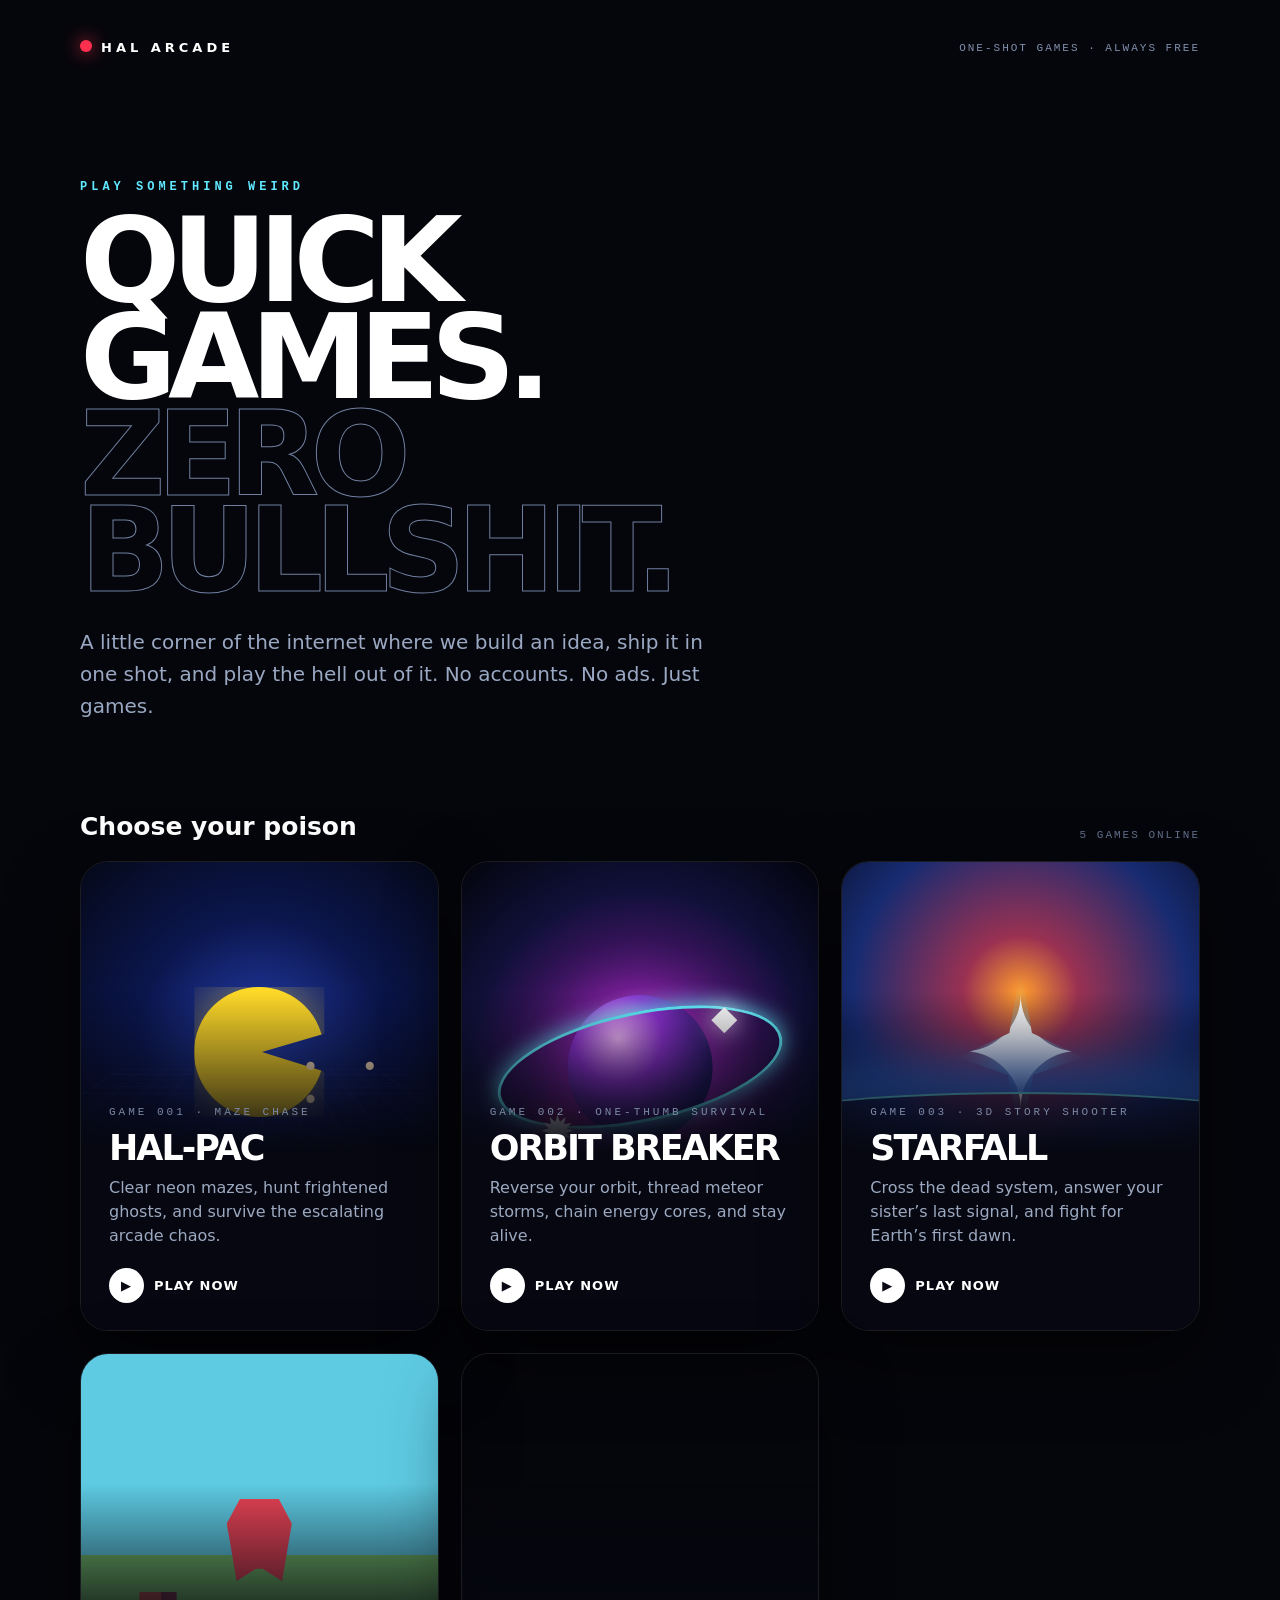
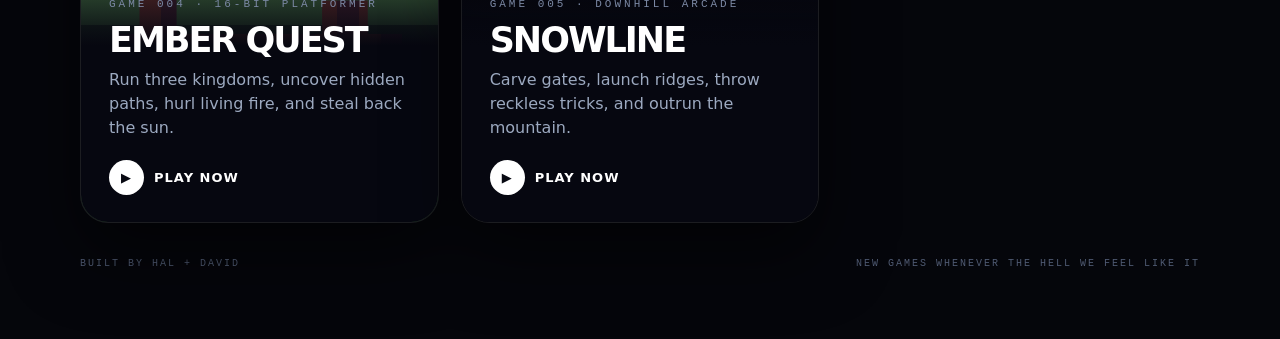
==== commit 10ed899b: "Add Snowline downhill arcade game" ====
--- a/index.html
+++ b/index.html
@@ -8,7 +8,7 @@
       content="no-cache, no-store, must-revalidate"
     />
     <title>HAL Arcade</title>
-    <script src="arcade-additions.js?v=4" defer></script>
+    <script src="arcade-additions.js?v=5" defer></script>
     <style>
       * {
         box-sizing: border-box;
@@ -327,6 +327,70 @@
       @media (max-width: 720px) {
         .wrap {
           padding-top: 25px;
+        }
+        .snowline {
+          background: linear-gradient(#163554 0 40%, #dff8ff 40%);
+          overflow: hidden;
+        }
+        .snowpeak {
+          position: absolute;
+          left: -10%;
+          right: -10%;
+          top: 95px;
+          height: 230px;
+          background: #b8e5ef;
+          clip-path: polygon(
+            0 65%,
+            20% 30%,
+            32% 52%,
+            52% 4%,
+            67% 48%,
+            82% 25%,
+            100% 66%,
+            100% 100%,
+            0 100%
+          );
+        }
+        .snowpeak:after {
+          content: "";
+          position: absolute;
+          inset: 45px 0 0;
+          background: #f5fdff;
+          clip-path: polygon(
+            0 58%,
+            20% 22%,
+            32% 45%,
+            52% 0,
+            67% 42%,
+            82% 18%,
+            100% 60%,
+            100% 100%,
+            0 100%
+          );
+        }
+        .snowrider {
+          position: absolute;
+          z-index: 1;
+          top: 180px;
+          left: 52%;
+          width: 12px;
+          height: 62px;
+          background: #ff416c;
+          transform: rotate(24deg);
+          box-shadow:
+            -22px 35px 0 -3px #18364e,
+            18px 38px 0 -3px #18364e;
+        }
+        .snowrider:after {
+          content: "";
+          position: absolute;
+          width: 82px;
+          height: 7px;
+          border-radius: 50%;
+          background: #142a40;
+          left: -34px;
+          top: 58px;
+          transform: rotate(-12deg);
         }
         .hero {
           padding: 70px 0 45px;
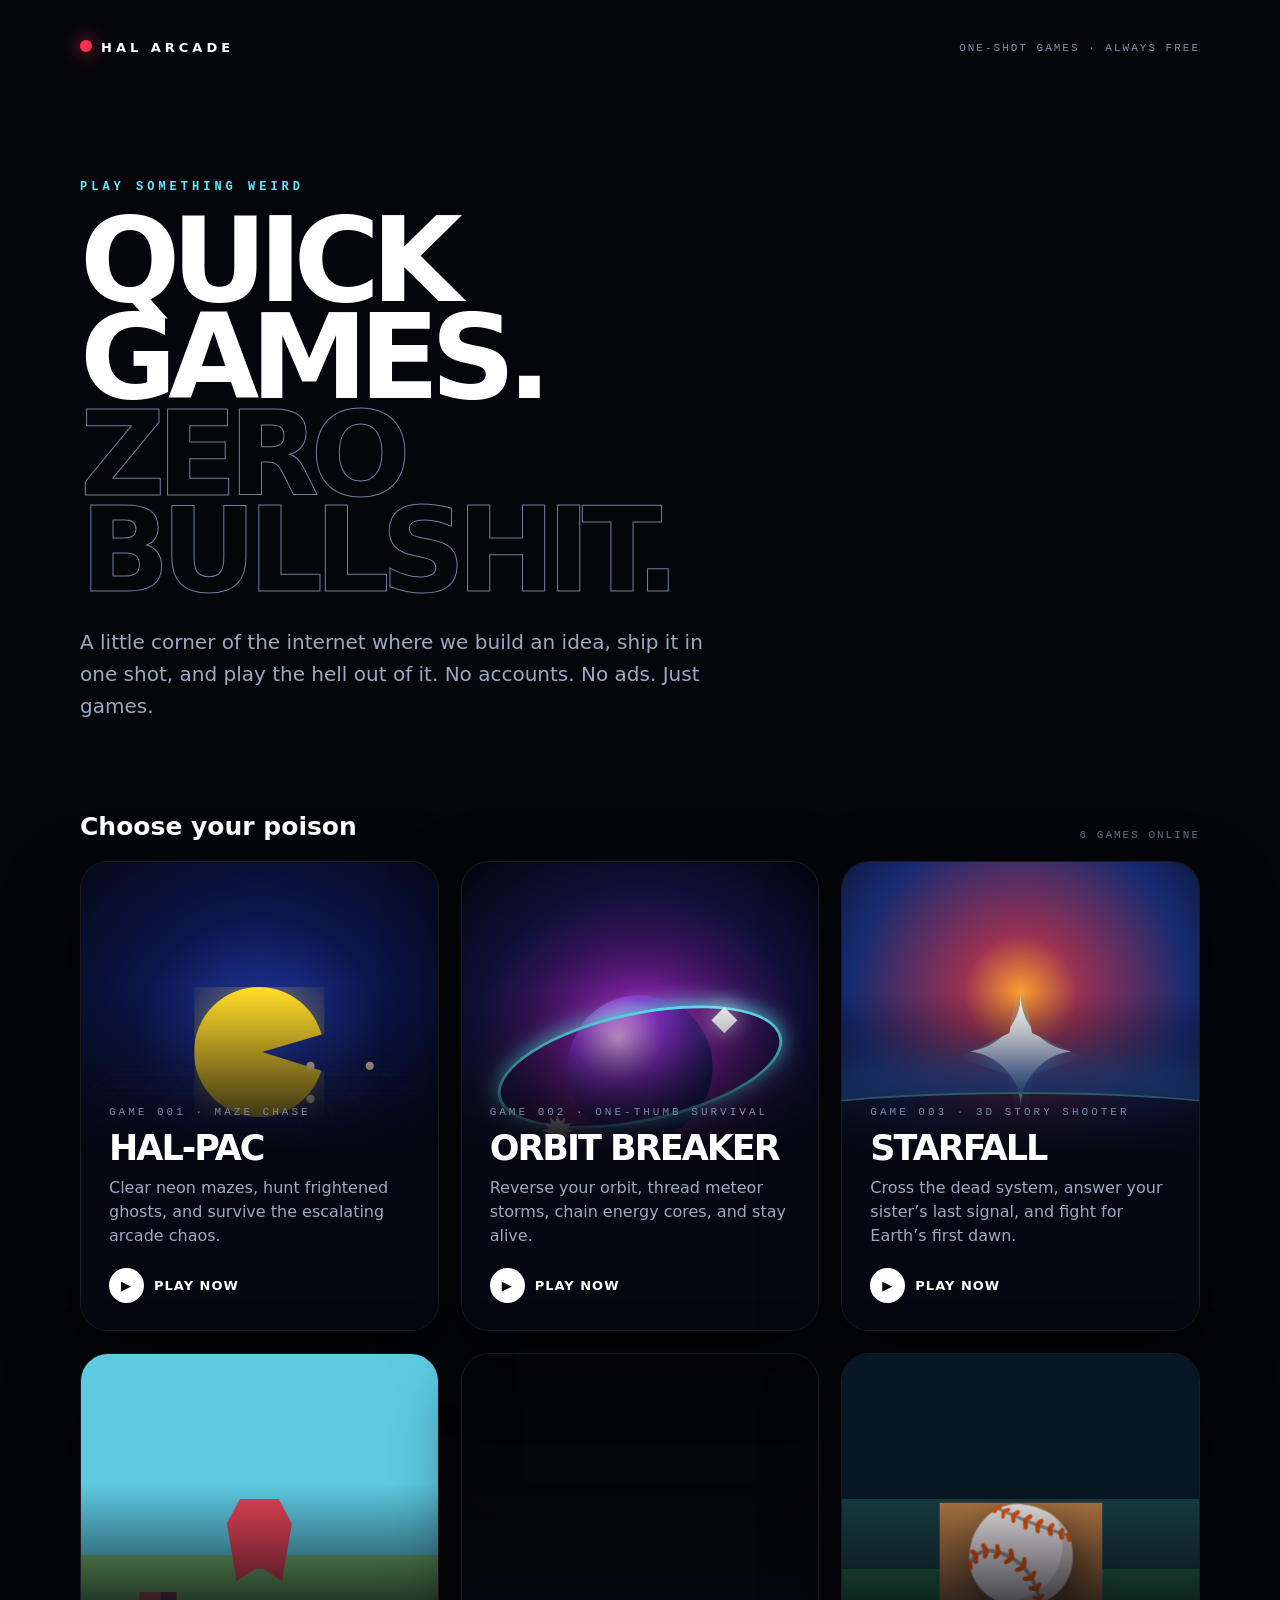
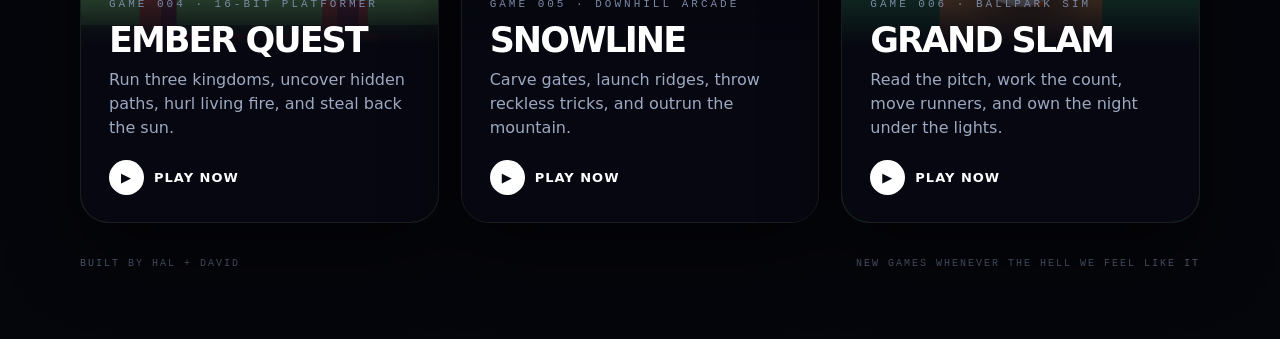
==== commit 270a20c3: "Add Grand Slam baseball arcade game" ====
--- a/index.html
+++ b/index.html
@@ -8,7 +8,7 @@
       content="no-cache, no-store, must-revalidate"
     />
     <title>HAL Arcade</title>
-    <script src="arcade-additions.js?v=5" defer></script>
+    <script src="arcade-additions.js?v=6" defer></script>
     <style>
       * {
         box-sizing: border-box;
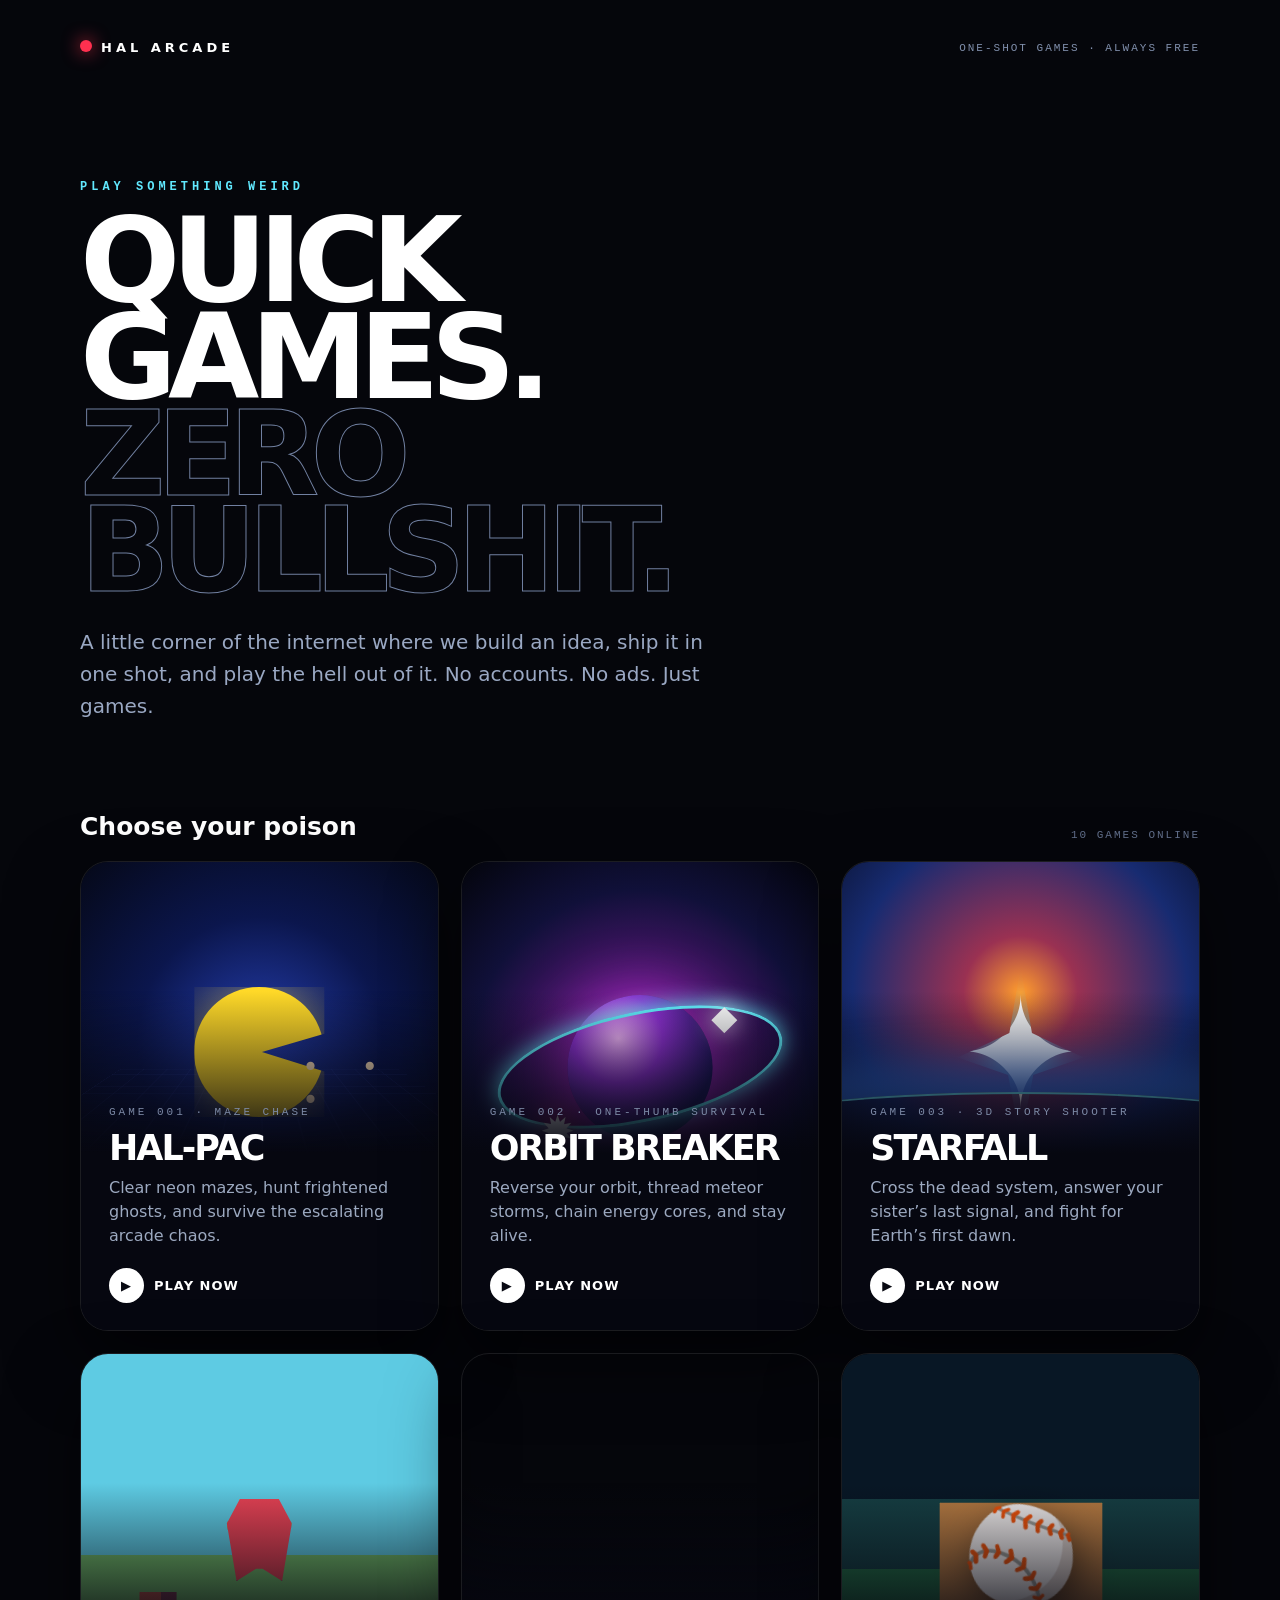
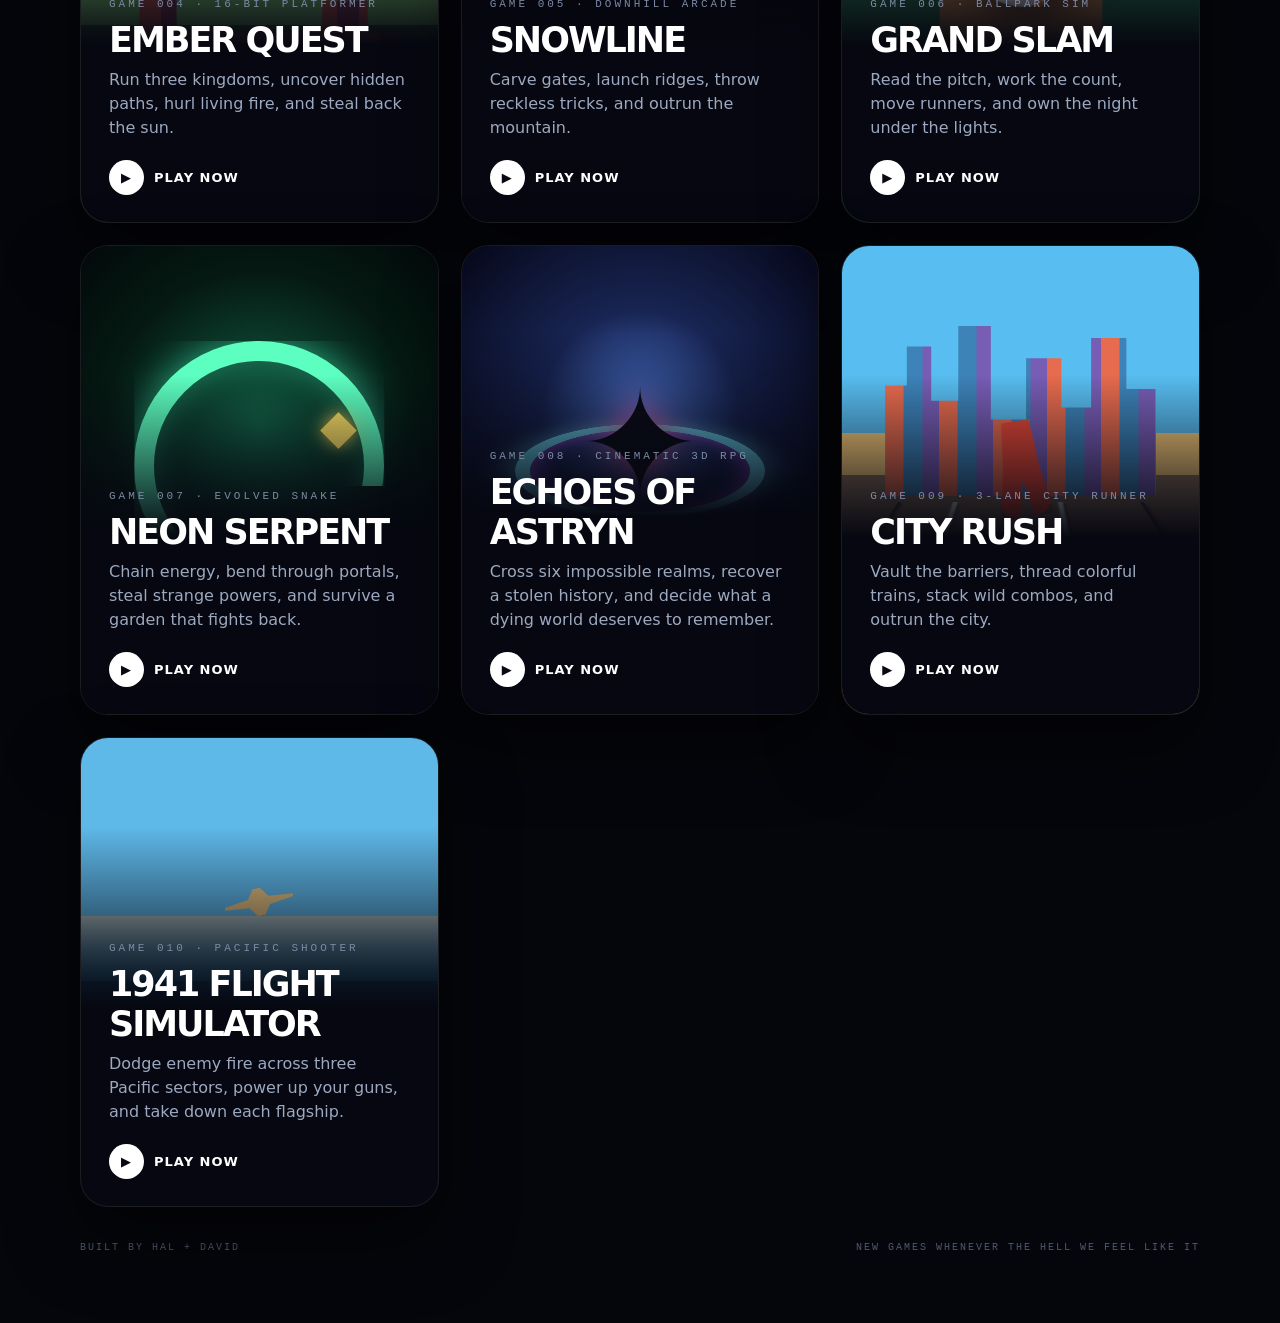
==== commit a41ba6cc: "Add Game 010: 1941 Flight Simulator" ====
--- a/index.html
+++ b/index.html
@@ -8,7 +8,7 @@
       content="no-cache, no-store, must-revalidate"
     />
     <title>HAL Arcade</title>
-    <script src="arcade-additions.js?v=6" defer></script>
+    <script src="arcade-additions.js?v=7" defer></script>
     <style>
       * {
         box-sizing: border-box;
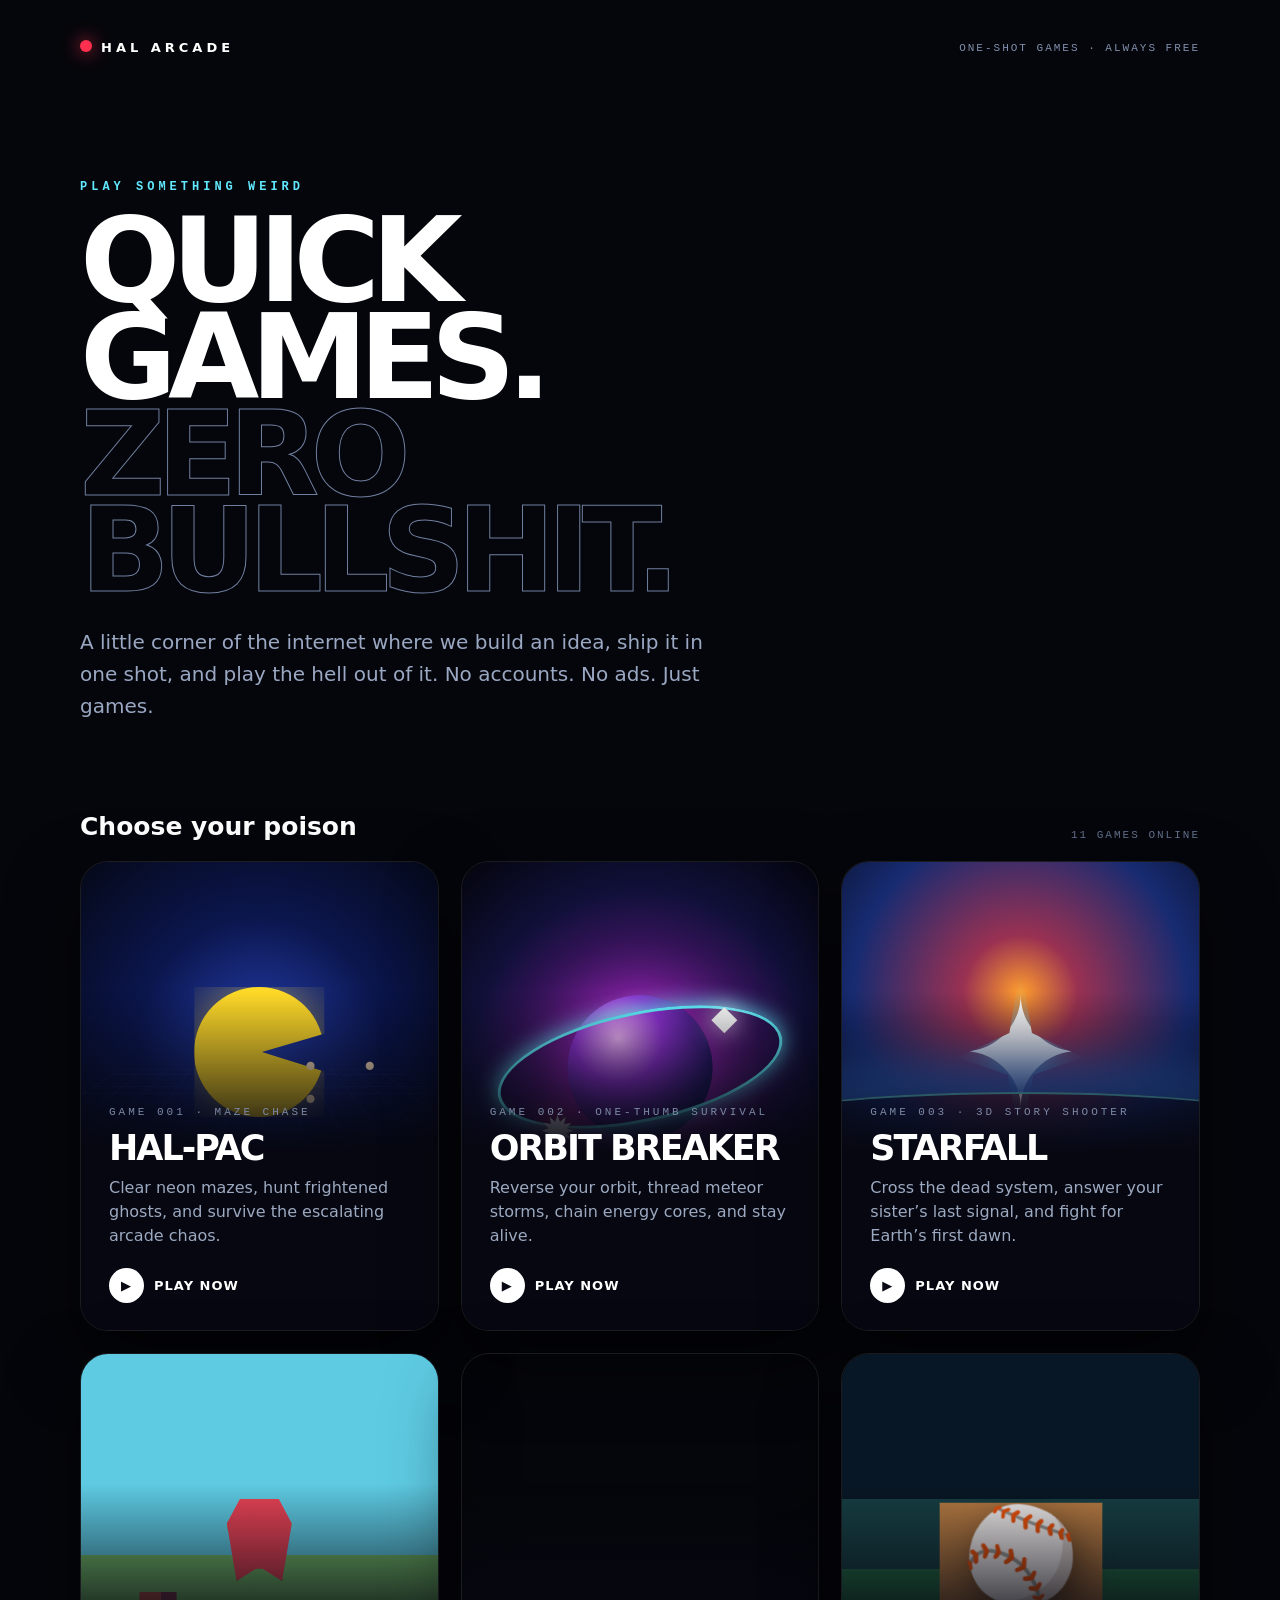
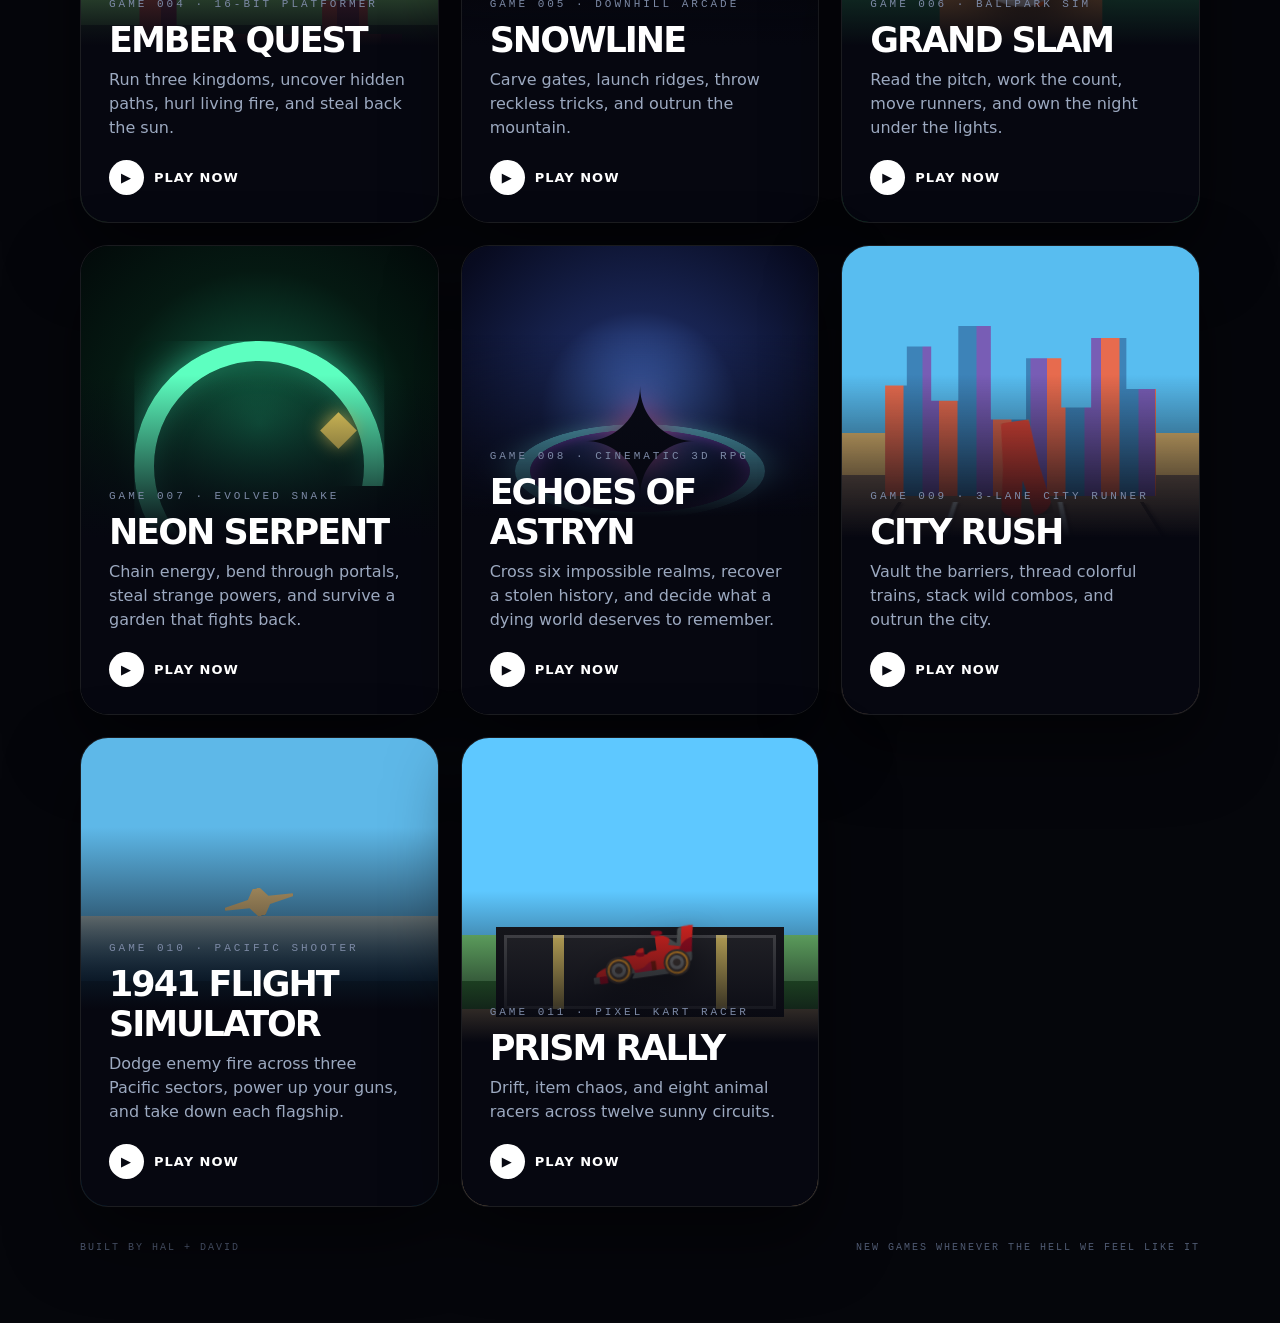
==== commit 4013a202: "Add Game 011: Prism Rally" ====
--- a/index.html
+++ b/index.html
@@ -8,7 +8,7 @@
       content="no-cache, no-store, must-revalidate"
     />
     <title>HAL Arcade</title>
-    <script src="arcade-additions.js?v=7" defer></script>
+    <script src="arcade-additions.js?v=8" defer></script>
     <style>
       * {
         box-sizing: border-box;
